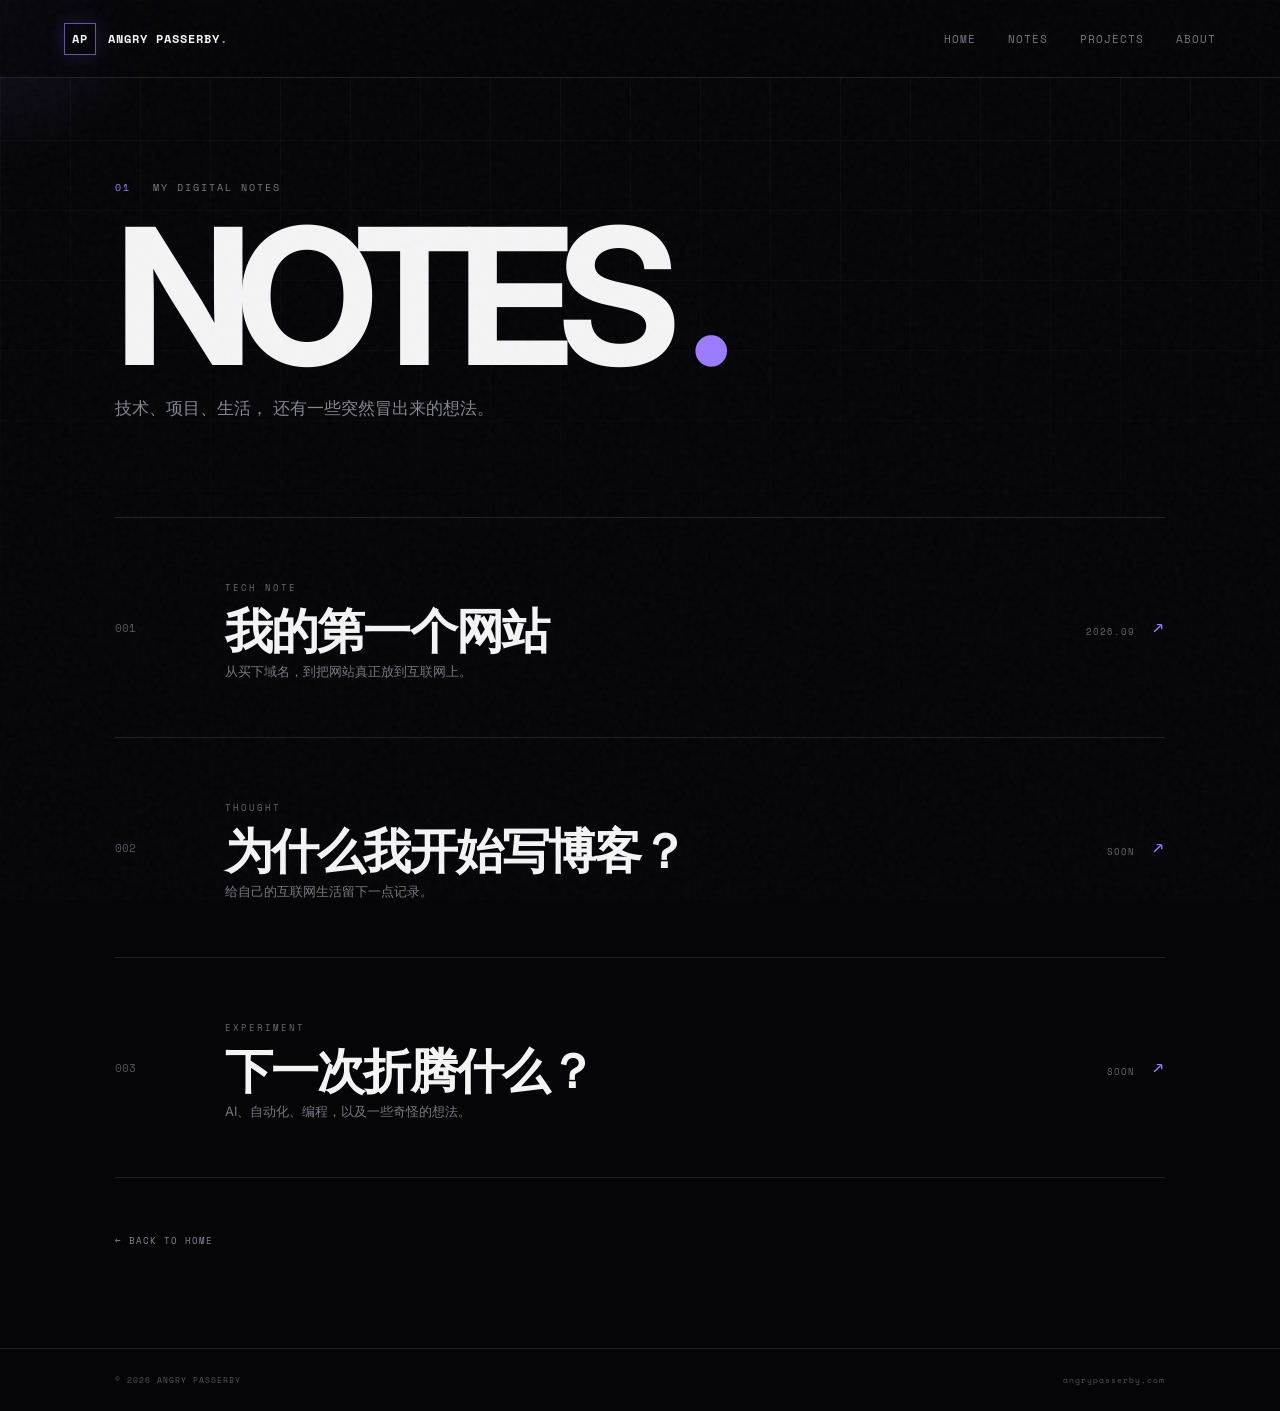
==== posts/index.html @ ddb5cc47 "更多内容" ====
<!doctype html>
<html lang="zh-CN">

<head>

  <meta charset="UTF-8">

  <meta
    name="viewport"
    content="width=device-width, initial-scale=1.0"
  >

  <meta
    name="description"
    content="Angry Passerby · 生气的路人 · 文章归档"
  >

  <title>Notes · Angry Passerby</title>


  <link
    rel="preconnect"
    href="https://fonts.googleapis.com"
  >

  <link
    rel="preconnect"
    href="https://fonts.gstatic.com"
    crossorigin
  >

  <link
    href="https://fonts.googleapis.com/css2?family=Inter:wght@400;500;600;700;800;900&family=Space+Mono:wght@400;700&display=swap"
    rel="stylesheet"
  >

  <link
    rel="stylesheet"
    href="../style.css"
  >

</head>


<body>

  <div class="noise"></div>

  <div class="grid-bg"></div>

  <div class="cursor-glow"></div>



  <!-- Header -->

  <header class="site-header">

    <a
      class="brand"
      href="../index.html"
    >

      <span class="brand-mark">
        AP
      </span>

      <span class="brand-name">
        ANGRY PASSERBY<span class="dot">.</span>
      </span>

    </a>


    <nav class="nav">

      <a href="../index.html">
        HOME
      </a>

      <a
        href="#"
        class="active"
      >
        NOTES
      </a>

      <a href="../index.html#projects">
        PROJECTS
      </a>

      <a href="../index.html#about">
        ABOUT
      </a>

    </nav>

  </header>



  <!-- Main -->

  <main class="notes-page">


    <section class="notes-hero">

      <p class="kicker">

        <span>01</span>

        MY DIGITAL NOTES

      </p>


      <h1>

        NOTES
        <span>.</span>

      </h1>


      <p>

        技术、项目、生活，
        还有一些突然冒出来的想法。

      </p>

    </section>



    <!-- Article list -->

    <section class="archive">


      <!-- Article 01 -->

      <a
        class="archive-item"
        href="my-first-site.html"
      >

        <div class="archive-number">
          001
        </div>


        <div class="archive-info">

          <span class="archive-type">
            TECH NOTE
          </span>

          <h2>
            我的第一个网站
          </h2>

          <p>
            从买下域名，到把网站真正放到互联网上。
          </p>

        </div>


        <div class="archive-date">

          2026.09

          <span>
            ↗
          </span>

        </div>

      </a>



      <!-- Article 02 -->

      <a
        class="archive-item"
        href="#"
      >

        <div class="archive-number">
          002
        </div>


        <div class="archive-info">

          <span class="archive-type">
            THOUGHT
          </span>

          <h2>
            为什么我开始写博客？
          </h2>

          <p>
            给自己的互联网生活留下一点记录。
          </p>

        </div>


        <div class="archive-date">

          SOON

          <span>
            ↗
          </span>

        </div>

      </a>



      <!-- Article 03 -->

      <a
        class="archive-item"
        href="#"
      >

        <div class="archive-number">
          003
        </div>


        <div class="archive-info">

          <span class="archive-type">
            EXPERIMENT
          </span>

          <h2>
            下一次折腾什么？
          </h2>

          <p>
            AI、自动化、编程，以及一些奇怪的想法。
          </p>

        </div>


        <div class="archive-date">

          SOON

          <span>
            ↗
          </span>

        </div>

      </a>


    </section>



    <!-- Back -->

    <div class="back-home">

      <a href="../index.html">

        ← BACK TO HOME

      </a>

    </div>


  </main>



  <footer>

    <span>
      © 2026 ANGRY PASSERBY
    </span>

    <span>
      angrypass﻿erby.com
    </span>

  </footer>



  <script src="../script.js"></script>

</body>

</html>
---- style.css ----
/* =====================================================
   ANGRY PASSERBY
   Personal Brand Website v2
===================================================== */

* {
  box-sizing: border-box;
}

:root {
  --bg: #050507;
  --panel: #0b0b10;
  --text: #f4f4f5;
  --muted: #858590;
  --line: rgba(255, 255, 255, 0.11);

  --purple: #9b7cff;
  --cyan: #5ee7ff;
  --pink: #ff67c8;
}

html {
  scroll-behavior: smooth;
}

body {
  margin: 0;
  background: var(--bg);
  color: var(--text);

  font-family:
    "Inter",
    system-ui,
    -apple-system,
    BlinkMacSystemFont,
    "Segoe UI",
    sans-serif;

  overflow-x: hidden;
}

a {
  color: inherit;
  text-decoration: none;
}


/* =====================================================
   BACKGROUND
===================================================== */

.noise,
.grid-bg,
.cursor-glow {
  position: fixed;
  pointer-events: none;
}


/* Noise */

.noise {
  inset: 0;

  z-index: 20;

  opacity: 0.035;

  background-image:
    url("data:image/svg+xml,%3Csvg viewBox='0 0 180 180' xmlns='http://www.w3.org/2000/svg'%3E%3Cfilter id='n'%3E%3CfeTurbulence type='fractalNoise' baseFrequency='.85' numOctaves='4' stitchTiles='stitch'/%3E%3C/filter%3E%3Crect width='100%25' height='100%25' filter='url(%23n)' opacity='.9'/%3E%3C/svg%3E");
}


/* Grid */

.grid-bg {
  inset: 0;

  z-index: -3;

  background-image:
    linear-gradient(
      rgba(255, 255, 255, 0.035) 1px,
      transparent 1px
    ),
    linear-gradient(
      90deg,
      rgba(255, 255, 255, 0.035) 1px,
      transparent 1px
    );

  background-size: 70px 70px;

  mask-image:
    linear-gradient(
      to bottom,
      black,
      transparent 80%
    );
}


/* Mouse glow */

.cursor-glow {
  width: 360px;
  height: 360px;

  border-radius: 50%;

  z-index: -1;

  transform: translate(-50%, -50%);

  background:
    radial-gradient(
      circle,
      rgba(155, 124, 255, 0.11),
      transparent 68%
    );

  filter: blur(5px);
}


/* =====================================================
   HEADER
===================================================== */

.site-header {
  position: fixed;

  top: 0;
  left: 0;

  width: 100%;
  height: 78px;

  padding: 0 5vw;

  display: flex;
  align-items: center;
  justify-content: space-between;

  border-bottom: 1px solid var(--line);

  background: rgba(5, 5, 7, 0.72);

  backdrop-filter: blur(18px);

  z-index: 15;
}


/* Brand */

.brand {
  display: flex;

  align-items: center;

  gap: 12px;

  font-family: "Space Mono", monospace;

  font-size: 12px;

  font-weight: 700;

  letter-spacing: 1px;
}


.brand-mark {
  display: grid;

  place-items: center;

  width: 32px;
  height: 32px;

  border: 1px solid rgba(155, 124, 255, 0.65);

  box-shadow:
    0 0 20px rgba(155, 124, 255, 0.18);
}


.dot {
  color: var(--purple);
}


/* Navigation */

.nav {
  display: flex;

  gap: 32px;

  font:
    11px "Space Mono",
    monospace;

  letter-spacing: 1px;
}


.nav a {
  color: #777780;

  transition: 0.25s ease;
}


.nav a:hover,
.nav a.active {
  color: white;
}


/* Status */

.header-status {
  font:
    10px "Space Mono",
    monospace;

  letter-spacing: 1px;

  color: #8f8f98;
}


.status-dot {
  display: inline-block;

  width: 6px;
  height: 6px;

  margin-right: 7px;

  border-radius: 50%;

  background: #6effa5;

  box-shadow:
    0 0 12px #6effa5;
}


/* =====================================================
   COMMON
===================================================== */

.section-pad {
  padding-left: 9vw;
  padding-right: 9vw;
}


.kicker,
.section-label,
.eyebrow {
  font:
    10px "Space Mono",
    monospace;

  letter-spacing: 2px;

  color: #777780;
}


.kicker span,
.section-label span {
  color: var(--purple);

  margin-right: 14px;
}


/* =====================================================
   HERO
===================================================== */

.hero {
  min-height: 100vh;

  padding-top: 150px;
  padding-bottom: 100px;

  display: grid;

  grid-template-columns:
    1.25fr 0.75fr;

  align-items: center;

  gap: 40px;

  position: relative;
}


.hero h1 {
  margin: 28px 0 15px;

  font-size:
    clamp(
      72px,
      12vw,
      185px
    );

  line-height: 0.79;

  letter-spacing: -0.09em;

  font-weight: 900;
}


.hero h1 .line {
  display: block;
}


.hero h1 .accent {
  background:
    linear-gradient(
      100deg,
      #ffffff 0%,
      #bdafff 42%,
      #65e8ff 82%,
      #ff67c8 100%
    );

  -webkit-background-clip: text;

  background-clip: text;

  color: transparent;

  filter:
    drop-shadow(
      0 0 30px rgba(155, 124, 255, 0.16)
    );
}


.cursor {
  display: inline-block;

  color: var(--cyan);

  font-weight: 400;

  animation:
    blink 0.8s infinite;
}


@keyframes blink {

  50% {
    opacity: 0;
  }

}


.hero-cn {
  margin: 0;

  font-size: 25px;

  font-weight: 700;
}


.hero-desc {
  margin-top: 14px;

  color: #8e8e98;

  font-size: 16px;

  line-height: 1.9;
}


.hero-desc strong {
  color: #c7c7cf;

  font-weight: 500;
}


/* Buttons */

.hero-actions {
  display: flex;

  align-items: center;

  gap: 28px;

  margin-top: 34px;
}


.btn {
  display: inline-flex;

  align-items: center;

  gap: 22px;

  padding:
    14px 19px;

  font:
    10px "Space Mono",
    monospace;

  letter-spacing: 1px;

  border:
    1px solid var(--line);
}


.btn-main {
  background: white;

  color: #050507;

  border-color: white;

  transition: 0.25s;
}


.btn-main:hover {
  transform: translateY(-3px);

  box-shadow:
    0 12px 40px rgba(255, 255, 255, 0.13);
}


.text-link {
  color: #858590;

  font:
    10px "Space Mono",
    monospace;

  letter-spacing: 1px;
}


.text-link span {
  color: var(--purple);

  margin-left: 8px;
}


/* Hero Right */

.hero-side {
  position: relative;

  min-height: 510px;

  display: grid;

  place-items: center;
}


/* =====================================================
   ORB
===================================================== */

.orb-wrap {
  position: relative;

  width: min(430px, 70vw);

  aspect-ratio: 1;
}


.orb {
  position: absolute;

  inset: 20%;

  border-radius: 50%;

  background:
    radial-gradient(
      circle at 35% 28%,
      white 0,
      #b8a9ff 3%,
      transparent 11%
    ),
    radial-gradient(
      circle at 55% 55%,
      rgba(94, 231, 255, 0.75),
      transparent 26%
    ),
    radial-gradient(
      circle at 45% 42%,
      #5b48bd,
      #211a50 45%,
      #07070b 72%
    );

  box-shadow:
    0 0 60px rgba(155, 124, 255, 0.28),
    inset -30px -30px 70px rgba(0, 0, 0, 0.8);

  animation:
    float 6s ease-in-out infinite;
}


@keyframes float {

  50% {
    transform:
      translateY(-13px)
      rotate(3deg);
  }

}


.orb-ring {
  position: absolute;

  inset: 4%;

  border:
    1px solid rgba(155, 124, 255, 0.27);

  border-radius: 50%;

  transform:
    rotate(-18deg)
    scaleY(0.32);
}


.ring-b {
  inset: 12%;

  border-color:
    rgba(94, 231, 255, 0.22);

  transform:
    rotate(58deg)
    scaleY(0.28);
}


.orb-label {
  position: absolute;

  font:
    9px "Space Mono",
    monospace;

  letter-spacing: 2px;

  color: #858590;
}


.label-a {
  top: 8%;
  left: 17%;
}


.label-b {
  right: 4%;
  top: 45%;

  color: var(--cyan);
}


.label-c {
  left: 13%;
  bottom: 14%;

  color: var(--pink);
}


/* =====================================================
   TERMINAL
===================================================== */

.mini-terminal {
  position: absolute;

  right: -2%;
  bottom: 0;

  width: 250px;

  background:
    rgba(7, 7, 10, 0.9);

  border:
    1px solid var(--line);

  box-shadow:
    0 20px 70px rgba(0, 0, 0, 0.5);
}


.terminal-top {
  height: 27px;

  display: flex;

  align-items: center;

  gap: 5px;

  padding: 0 10px;

  border-bottom:
    1px solid var(--line);

  color: #55555e;

  font:
    7px "Space Mono",
    monospace;
}


.terminal-top span {
  width: 5px;
  height: 5px;

  border-radius: 50%;

  background: #44444d;
}


.terminal-top b {
  margin-left: 8px;

  font-weight: 400;
}


.terminal-body {
  padding: 15px;

  font:
    10px/1.8 "Space Mono",
    monospace;

  color: #888893;
}


.terminal-body p {
  margin: 0;
}


.terminal-body i {
  color: var(--purple);

  font-style: normal;
}


.terminal-output {
  padding-left: 12px;

  color: #bdbdc5;
}


.terminal-output.live {
  color: #6effa5;
}


.blink {
  color: var(--cyan);

  animation:
    blink 0.8s infinite;
}


/* =====================================================
   HERO SCROLL
===================================================== */

.hero-scroll {
  position: absolute;

  bottom: 30px;
  left: 9vw;

  font:
    8px "Space Mono",
    monospace;

  letter-spacing: 2px;

  color: #5e5e67;
}


.hero-scroll span {
  margin-left: 10px;

  color: var(--purple);
}


/* =====================================================
   SECTIONS
===================================================== */

.about,
.projects,
.notes {
  padding-top: 140px;

  padding-bottom: 140px;
}


.section-label {
  padding-bottom: 30px;

  border-bottom:
    1px solid var(--line);
}


/* =====================================================
   ABOUT
===================================================== */

.about-grid {
  display: grid;

  grid-template-columns:
    1fr 1fr;

  gap: 10vw;

  padding-top: 65px;
}


.about-title h2 {
  margin: 15px 0 0;

  font-size:
    clamp(
      42px,
      6vw,
      85px
    );

  line-height: 0.94;

  letter-spacing: -0.06em;
}


.about-title em {
  color: #6c6c75;

  font-style: normal;
}


.big-text {
  margin:
    0 0 25px;

  font-size: 30px;

  line-height: 1.35;

  letter-spacing: -0.03em;
}


.about-text > p:not(.big-text) {
  max-width: 570px;

  color: #858590;

  font-size: 15px;
}


/* Stats */

.stats {
  display: flex;

  gap: 50px;

  margin-top: 45px;

  padding-top: 25px;

  border-top:
    1px solid var(--line);
}


.stats div {
  display: flex;

  flex-direction: column;
}


.stats strong {
  font-size: 28px;
}


.stats span {
  margin-top: 3px;

  color: #666670;

  font:
    8px "Space Mono",
    monospace;

  letter-spacing: 2px;
}


/* =====================================================
   PROJECTS
===================================================== */

.project-list {
  margin-top: 60px;
}


.project-card {
  display: grid;

  grid-template-columns:
    70px 1fr 60px;

  align-items: center;

  min-height: 230px;

  padding: 30px 0;

  border-bottom:
    1px solid var(--line);

  transition:
    0.35s;
}


.project-card:first-child {
  border-top:
    1px solid var(--line);
}


.project-card:hover {
  padding-left: 20px;

  padding-right: 20px;

  background:
    rgba(155, 124, 255, 0.035);
}


.project-no {
  color: #55555e;

  font:
    10px "Space Mono",
    monospace;
}


.project-main p,
.note-type,
.note-date {
  margin: 0 0 12px;

  color: #686871;

  font:
    9px "Space Mono",
    monospace;

  letter-spacing: 2px;
}


.project-main h3 {
  margin: 0;

  font-size:
    clamp(
      35px,
      5vw,
      70px
    );

  line-height: 0.88;

  letter-spacing: -0.06em;
}


.project-main h3 span {
  color: #686872;
}


.project-desc {
  display: block;

  margin-top: 17px;

  color: #777780;

  font-size: 12px;
}


.project-arrow {
  font-size: 30px;

  color: var(--purple);

  transition:
    0.3s;
}


.project-card:hover
.project-arrow {
  transform:
    translate(
      5px,
      -5px
    );
}


/* =====================================================
   NOTES
===================================================== */

.notes-grid {
  display: grid;

  grid-template-columns:
    repeat(2, 1fr);

  gap: 18px;

  margin-top: 60px;
}


.note-card {
  min-height: 310px;

  padding: 32px;

  border:
    1px solid var(--line);

  background:
    rgba(255, 255, 255, 0.018);

  position: relative;

  transition:
    0.3s;
}


.note-card:hover {
  transform:
    translateY(-7px);

  border-color:
    rgba(155, 124, 255, 0.4);
}


.note-date {
  float: right;
}


.note-card h3 {
  clear: both;

  margin:
    55px 0 14px;

  font-size: 25px;
}


.note-card p {
  max-width: 560px;

  color: #7c7c86;

  font-size: 14px;
}


.note-card a {
  position: absolute;

  left: 32px;

  bottom: 28px;

  color: #c4c4cc;

  font:
    9px "Space Mono",
    monospace;

  letter-spacing: 1px;
}


/* =====================================================
   CONTACT
===================================================== */

.contact {
  min-height: 85vh;

  display: flex;

  align-items: center;

  justify-content: center;

  text-align: center;

  position: relative;

  overflow: hidden;
}


.contact::before {
  content: "";

  position: absolute;

  width: 600px;
  height: 600px;

  border-radius: 50%;

  background:
    radial-gradient(
      circle,
      rgba(155, 124, 255, 0.13),
      transparent 67%
    );

  filter: blur(15px);
}


.contact-inner {
  position: relative;
}


.contact h2 {
  margin:
    30px 0 20px;

  font-size:
    clamp(
      75px,
      13vw,
      180px
    );

  line-height: 0.75;

  letter-spacing: -0.09em;
}


.contact h2 span {
  color: #777780;
}


.contact-inner > p:not(.kicker) {
  color: #777780;
}


.contact-links {
  display: flex;

  justify-content: center;

  flex-wrap: wrap;

  gap: 25px;

  margin-top: 35px;

  font:
    9px "Space Mono",
    monospace;

  letter-spacing: 1px;
}


.contact-links a {
  color: #aaaab2;

  transition:
    0.2s;
}


.contact-links a:hover {
  color: white;
}


/* =====================================================
   FOOTER
===================================================== */

footer {
  display: flex;

  justify-content: space-between;

  gap: 20px;

  padding:
    25px 9vw;

  border-top:
    1px solid var(--line);

  color: #55555e;

  font:
    8px "Space Mono",
    monospace;

  letter-spacing: 1px;
}


/* =====================================================
   REVEAL ANIMATION
===================================================== */

.reveal {
  opacity: 0;

  transform:
    translateY(24px);

  transition:
    opacity 0.8s ease,
    transform 0.8s ease;
}


.reveal.visible {
  opacity: 1;

  transform:
    translateY(0);
}


.delay-1 {
  transition-delay:
    0.12s;
}


.delay-2 {
  transition-delay:
    0.24s;
}


/* =====================================================
   MOBILE
===================================================== */

@media (max-width: 800px) {

  .site-header {
    height: 68px;

    padding:
      0 6vw;
  }


  .brand-name,
  .header-status {
    display: none;
  }


  .nav {
    gap: 15px;

    font-size: 9px;
  }


  .section-pad {
    padding-left: 7vw;
    padding-right: 7vw;
  }


  .hero {
    padding-top: 125px;

    grid-template-columns:
      1fr;
  }


  .hero h1 {
    font-size:
      21vw;
  }


  .hero-side {
    min-height: 380px;
  }


  .mini-terminal {
    right: 0;
  }


  .hero-scroll {
    left: 7vw;
  }


  .about-grid {
    grid-template-columns:
      1fr;

    gap: 55px;
  }


  .project-card {
    grid-template-columns:
      40px 1fr 30px;

    min-height: 190px;
  }


  .project-main h3 {
    font-size:
      11vw;
  }


  .notes-grid {
    grid-template-columns:
      1fr;
  }


  .contact h2 {
    font-size:
      24vw;
  }


  footer {
    flex-direction:
      column;
  }

}
/* =====================================================
   NOTES ARCHIVE
===================================================== */

.notes-page {
  min-height: 100vh;
  padding:
    170px 9vw 100px;
}


.notes-hero {
  max-width: 1000px;
  padding-bottom: 80px;
}


.notes-hero h1 {
  margin: 25px 0;

  font-size:
    clamp(
      80px,
      15vw,
      190px
    );

  line-height: .8;

  letter-spacing: -.09em;
}


.notes-hero h1 span {
  color: var(--purple);
}


.notes-hero > p:last-child {
  max-width: 600px;

  color: #858590;

  font-size: 17px;
}


.archive {
  border-top:
    1px solid var(--line);
}


.archive-item {
  display: grid;

  grid-template-columns:
    80px 1fr 120px;

  align-items: center;

  gap: 30px;

  min-height: 220px;

  padding: 30px 0;

  border-bottom:
    1px solid var(--line);

  transition:
    .35s ease;
}


.archive-item:hover {
  padding-left: 20px;

  padding-right: 20px;

  background:
    rgba(
      155,
      124,
      255,
      .035
    );
}


.archive-number {
  color: #55555e;

  font:
    11px "Space Mono",
    monospace;
}


.archive-type {
  color: #686871;

  font:
    9px "Space Mono",
    monospace;

  letter-spacing: 2px;
}


.archive-info h2 {
  margin:
    12px 0 8px;

  font-size:
    clamp(
      28px,
      4vw,
      48px
    );

  line-height: 1;

  letter-spacing: -.04em;
}


.archive-info p {
  margin: 0;

  color: #777780;

  font-size: 13px;
}


.archive-date {
  text-align: right;

  color: #666670;

  font:
    9px "Space Mono",
    monospace;

  letter-spacing: 1px;
}


.archive-date span {
  display: inline-block;

  margin-left: 10px;

  color: var(--purple);

  font-size: 20px;

  transition:
    .3s;
}


.archive-item:hover
.archive-date span {
  transform:
    translate(
      5px,
      -5px
    );
}


.back-home {
  margin-top: 50px;
}


.back-home a {
  color: #888892;

  font:
    9px "Space Mono",
    monospace;

  letter-spacing: 1px;
}


.back-home a:hover {
  color: white;
}


@media (max-width: 700px) {

  .notes-page {
    padding:
      130px 7vw 80px;
  }


  .notes-hero h1 {
    font-size: 25vw;
  }


  .archive-item {
    grid-template-columns:
      40px 1fr;

    gap: 15px;

    min-height: 180px;
  }


  .archive-date {
    grid-column: 2;

    text-align: left;
  }


  .archive-info h2 {
    font-size:
      8vw;
  }

}
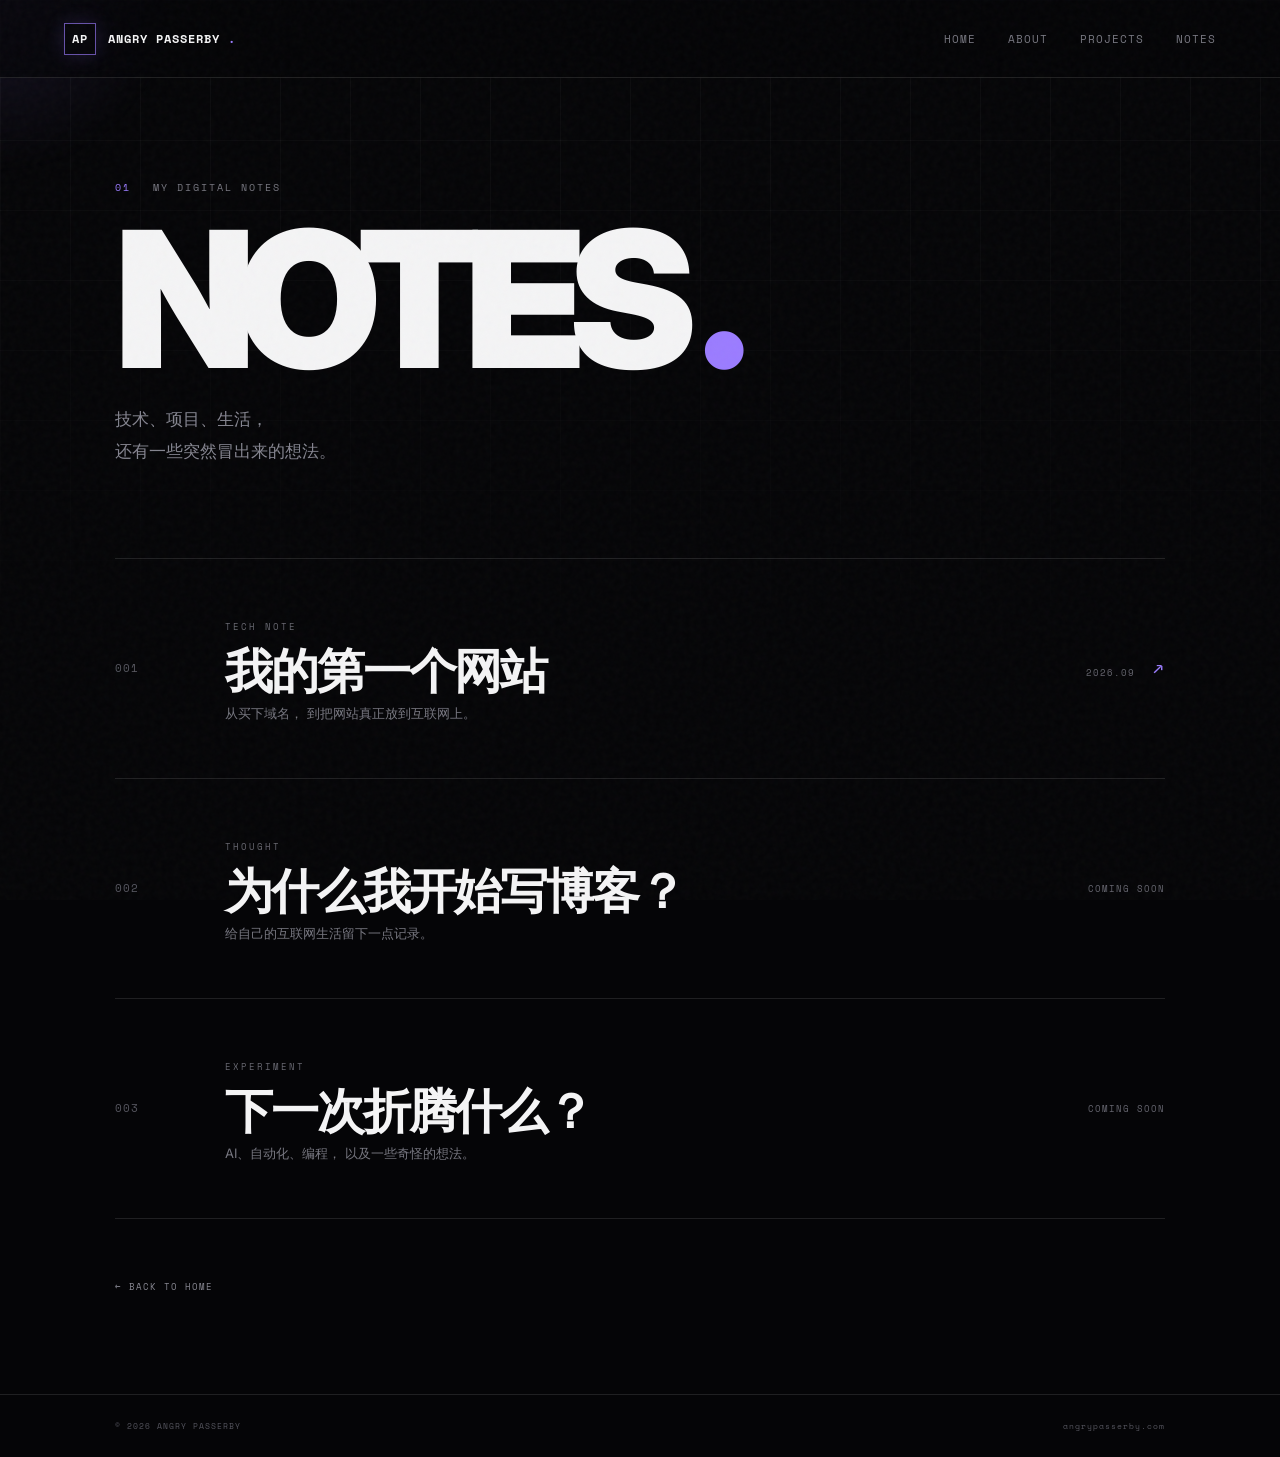
==== commit fee4d056: "进一步优化" ====
--- a/posts/index.html
+++ b/posts/index.html
@@ -12,11 +12,18 @@
 
   <meta
     name="description"
-    content="Angry Passerby · 生气的路人 · 文章归档"
+    content="Angry Passerby · 生气的路人 · 个人博客文章归档"
   >
 
-  <title>Notes · Angry Passerby</title>
-
+  <meta
+    name="author"
+    content="Angry Passerby"
+  >
+
+  <title>NOTES · Angry Passerby</title>
+
+
+  <!-- Google Fonts -->
 
   <link
     rel="preconnect"
@@ -34,16 +41,371 @@
     rel="stylesheet"
   >
 
+
+  <!-- Main CSS -->
+
   <link
     rel="stylesheet"
     href="../style.css"
   >
 
+
+  <style>
+
+    /* =====================================================
+       NOTES PAGE
+    ===================================================== */
+
+    .notes-page {
+
+      min-height: 100vh;
+
+      padding:
+        170px 9vw 100px;
+
+    }
+
+
+    /* Hero */
+
+    .notes-hero {
+
+      max-width: 1000px;
+
+      padding-bottom: 90px;
+
+    }
+
+
+    .notes-hero h1 {
+
+      margin:
+        28px 0;
+
+      font-size:
+        clamp(
+          80px,
+          15vw,
+          190px
+        );
+
+      line-height: .8;
+
+      letter-spacing: -.09em;
+
+      font-weight: 900;
+
+    }
+
+
+    .notes-hero h1 span {
+
+      color:
+        var(--purple);
+
+    }
+
+
+    .notes-hero > p:last-child {
+
+      max-width: 600px;
+
+      margin: 0;
+
+      color:
+        #858590;
+
+      font-size: 17px;
+
+      line-height: 1.9;
+
+    }
+
+
+    /* Archive */
+
+    .archive {
+
+      border-top:
+        1px solid var(--line);
+
+    }
+
+
+    .archive-item {
+
+      display: grid;
+
+      grid-template-columns:
+        80px 1fr 140px;
+
+      align-items: center;
+
+      gap: 30px;
+
+      min-height: 220px;
+
+      padding: 35px 0;
+
+      border-bottom:
+        1px solid var(--line);
+
+      transition:
+        .35s ease;
+
+    }
+
+
+    .archive-item:hover {
+
+      padding-left: 22px;
+
+      padding-right: 22px;
+
+      background:
+        rgba(
+          155,
+          124,
+          255,
+          .035
+        );
+
+    }
+
+
+    /* Number */
+
+    .archive-number {
+
+      color:
+        #55555e;
+
+      font:
+        11px "Space Mono",
+        monospace;
+
+      letter-spacing: 1px;
+
+    }
+
+
+    /* Article */
+
+    .archive-info {
+
+      min-width: 0;
+
+    }
+
+
+    .archive-type {
+
+      color:
+        #686871;
+
+      font:
+        9px "Space Mono",
+        monospace;
+
+      letter-spacing: 2px;
+
+    }
+
+
+    .archive-info h2 {
+
+      margin:
+        13px 0 10px;
+
+      font-size:
+        clamp(
+          28px,
+          4vw,
+          48px
+        );
+
+      line-height: 1;
+
+      letter-spacing:
+        -.045em;
+
+    }
+
+
+    .archive-info p {
+
+      margin: 0;
+
+      color:
+        #777780;
+
+      font-size: 13px;
+
+    }
+
+
+    /* Date */
+
+    .archive-date {
+
+      text-align: right;
+
+      color:
+        #666670;
+
+      font:
+        9px "Space Mono",
+        monospace;
+
+      letter-spacing: 1px;
+
+      white-space: nowrap;
+
+    }
+
+
+    .archive-date span {
+
+      display: inline-block;
+
+      margin-left: 10px;
+
+      color:
+        var(--purple);
+
+      font-size: 20px;
+
+      transition:
+        .3s;
+
+    }
+
+
+    .archive-item:hover
+    .archive-date span {
+
+      transform:
+        translate(
+          5px,
+          -5px
+        );
+
+    }
+
+
+    /* Back */
+
+    .back-home {
+
+      margin-top: 55px;
+
+    }
+
+
+    .back-home a {
+
+      color:
+        #888892;
+
+      font:
+        9px "Space Mono",
+        monospace;
+
+      letter-spacing: 1px;
+
+      transition:
+        .2s;
+
+    }
+
+
+    .back-home a:hover {
+
+      color:
+        white;
+
+    }
+
+
+    /* =====================================================
+       MOBILE
+    ===================================================== */
+
+    @media (max-width: 700px) {
+
+      .notes-page {
+
+        padding:
+          130px 7vw 80px;
+
+      }
+
+
+      .notes-hero {
+
+        padding-bottom: 60px;
+
+      }
+
+
+      .notes-hero h1 {
+
+        font-size:
+          25vw;
+
+      }
+
+
+      .archive-item {
+
+        grid-template-columns:
+          40px 1fr;
+
+        gap: 15px;
+
+        min-height: 190px;
+
+        padding:
+          25px 0;
+
+      }
+
+
+      .archive-date {
+
+        grid-column: 2;
+
+        text-align: left;
+
+      }
+
+
+      .archive-info h2 {
+
+        font-size:
+          8vw;
+
+      }
+
+
+      .archive-info p {
+
+        font-size: 12px;
+
+      }
+
+    }
+
+  </style>
+
 </head>
 
 
 <body>
 
+
+  <!-- Background -->
+
   <div class="noise"></div>
 
   <div class="grid-bg"></div>
@@ -52,9 +414,12 @@
 
 
 
-  <!-- Header -->
+  <!-- =====================================================
+       HEADER
+  ====================================================== -->
 
   <header class="site-header">
+
 
     <a
       class="brand"
@@ -65,18 +430,44 @@
         AP
       </span>
 
+
       <span class="brand-name">
-        ANGRY PASSERBY<span class="dot">.</span>
+
+        ANGRY PASSERBY
+
+        <span class="dot">
+          .
+        </span>
+
       </span>
 
     </a>
 
 
+
     <nav class="nav">
 
-      <a href="../index.html">
+
+      <a
+        href="../index.html"
+      >
         HOME
       </a>
+
+
+      <a
+        href="../index.html#about"
+      >
+        ABOUT
+      </a>
+
+
+      <a
+        href="../index.html#projects"
+      >
+        PROJECTS
+      </a>
+
 
       <a
         href="#"
@@ -85,30 +476,31 @@
         NOTES
       </a>
 
-      <a href="../index.html#projects">
-        PROJECTS
-      </a>
-
-      <a href="../index.html#about">
-        ABOUT
-      </a>
 
     </nav>
 
+
   </header>
 
 
 
-  <!-- Main -->
+  <!-- =====================================================
+       MAIN
+  ====================================================== -->
 
   <main class="notes-page">
 
 
+    <!-- Hero -->
+
     <section class="notes-hero">
 
+
       <p class="kicker">
 
-        <span>01</span>
+        <span>
+          01
+        </span>
 
         MY DIGITAL NOTES
 
@@ -118,7 +510,10 @@
       <h1>
 
         NOTES
-        <span>.</span>
+
+        <span>
+          .
+        </span>
 
       </h1>
 
@@ -126,44 +521,66 @@
       <p>
 
         技术、项目、生活，
+
+        <br>
+
         还有一些突然冒出来的想法。
 
       </p>
 
+
     </section>
 
 
 
-    <!-- Article list -->
+    <!-- =================================================
+         ARTICLE ARCHIVE
+    ================================================== -->
 
     <section class="archive">
 
 
-      <!-- Article 01 -->
+      <!-- ===============================================
+           ARTICLE 001
+      ================================================ -->
 
       <a
         class="archive-item"
         href="my-first-site.html"
       >
 
+
         <div class="archive-number">
+
           001
+
         </div>
 
 
         <div class="archive-info">
 
+
           <span class="archive-type">
+
             TECH NOTE
+
           </span>
 
+
           <h2>
+
             我的第一个网站
+
           </h2>
 
+
           <p>
-            从买下域名，到把网站真正放到互联网上。
+
+            从买下域名，
+            到把网站真正放到互联网上。
+
           </p>
+
 
         </div>
 
@@ -178,109 +595,137 @@
 
         </div>
 
+
       </a>
 
 
 
-      <!-- Article 02 -->
+      <!-- ===============================================
+           ARTICLE 002
+      ================================================ -->
+
+      <div
+        class="archive-item"
+      >
+
+
+        <div class="archive-number">
+
+          002
+
+        </div>
+
+
+        <div class="archive-info">
+
+
+          <span class="archive-type">
+
+            THOUGHT
+
+          </span>
+
+
+          <h2>
+
+            为什么我开始写博客？
+
+          </h2>
+
+
+          <p>
+
+            给自己的互联网生活留下一点记录。
+
+          </p>
+
+
+        </div>
+
+
+        <div class="archive-date">
+
+          COMING SOON
+
+        </div>
+
+
+      </div>
+
+
+
+      <!-- ===============================================
+           ARTICLE 003
+      ================================================ -->
+
+      <div
+        class="archive-item"
+      >
+
+
+        <div class="archive-number">
+
+          003
+
+        </div>
+
+
+        <div class="archive-info">
+
+
+          <span class="archive-type">
+
+            EXPERIMENT
+
+          </span>
+
+
+          <h2>
+
+            下一次折腾什么？
+
+          </h2>
+
+
+          <p>
+
+            AI、自动化、编程，
+            以及一些奇怪的想法。
+
+          </p>
+
+
+        </div>
+
+
+        <div class="archive-date">
+
+          COMING SOON
+
+        </div>
+
+
+      </div>
+
+
+    </section>
+
+
+
+    <!-- Back Home -->
+
+    <div class="back-home">
+
 
       <a
-        class="archive-item"
-        href="#"
+        href="../index.html"
       >
 
-        <div class="archive-number">
-          002
-        </div>
-
-
-        <div class="archive-info">
-
-          <span class="archive-type">
-            THOUGHT
-          </span>
-
-          <h2>
-            为什么我开始写博客？
-          </h2>
-
-          <p>
-            给自己的互联网生活留下一点记录。
-          </p>
-
-        </div>
-
-
-        <div class="archive-date">
-
-          SOON
-
-          <span>
-            ↗
-          </span>
-
-        </div>
+        ← BACK TO HOME
 
       </a>
 
 
-
-      <!-- Article 03 -->
-
-      <a
-        class="archive-item"
-        href="#"
-      >
-
-        <div class="archive-number">
-          003
-        </div>
-
-
-        <div class="archive-info">
-
-          <span class="archive-type">
-            EXPERIMENT
-          </span>
-
-          <h2>
-            下一次折腾什么？
-          </h2>
-
-          <p>
-            AI、自动化、编程，以及一些奇怪的想法。
-          </p>
-
-        </div>
-
-
-        <div class="archive-date">
-
-          SOON
-
-          <span>
-            ↗
-          </span>
-
-        </div>
-
-      </a>
-
-
-    </section>
-
-
-
-    <!-- Back -->
-
-    <div class="back-home">
-
-      <a href="../index.html">
-
-        ← BACK TO HOME
-
-      </a>
-
     </div>
 
 
@@ -288,20 +733,33 @@
 
 
 
+  <!-- =====================================================
+       FOOTER
+  ====================================================== -->
+
   <footer>
 
+
     <span>
+
       © 2026 ANGRY PASSERBY
+
     </span>
 
+
     <span>
-      angrypass﻿erby.com
+
+      angrypasserby.com
+
     </span>
 
+
   </footer>
 
 
 
+  <!-- JavaScript -->
+
   <script src="../script.js"></script>
 
 </body>
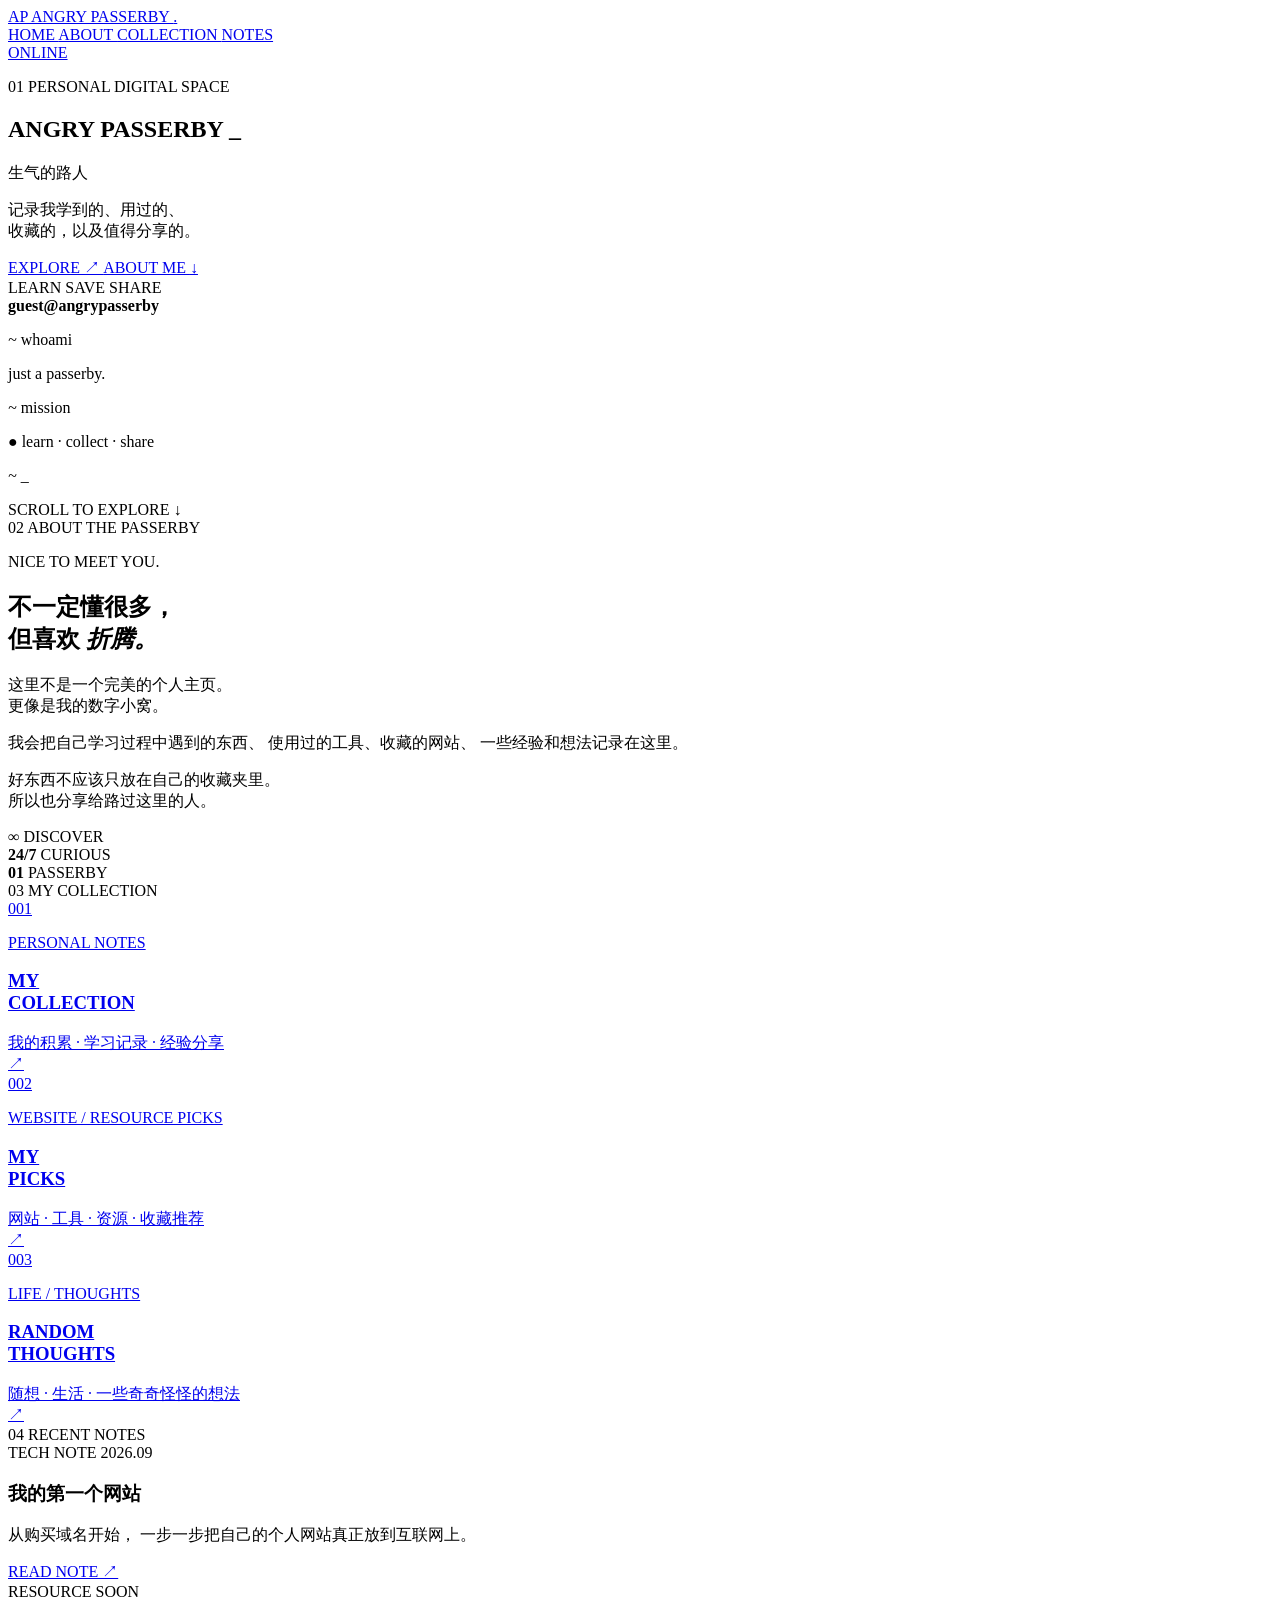
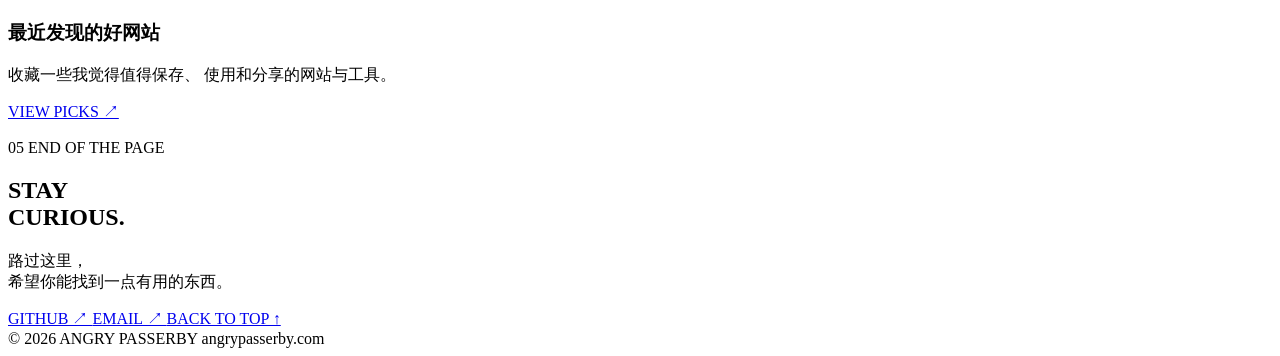
==== commit 10816920: "Update index.html" ====
--- a/posts/index.html
+++ b/posts/index.html
@@ -12,7 +12,7 @@
 
   <meta
     name="description"
-    content="Angry Passerby · 生气的路人 · 个人博客文章归档"
+    content="ANGRY PASSERBY · 生气的路人 — 个人积累、网站推荐、资源分享与随想"
   >
 
   <meta
@@ -20,10 +20,10 @@
     content="Angry Passerby"
   >
 
-  <title>NOTES · Angry Passerby</title>
-
-
-  <!-- Google Fonts -->
+  <title>
+    ANGRY PASSERBY · 生气的路人
+  </title>
+
 
   <link
     rel="preconnect"
@@ -42,370 +42,17 @@
   >
 
 
-  <!-- Main CSS -->
-
   <link
     rel="stylesheet"
-    href="../style.css"
+    href="style.css"
   >
 
-
-  <style>
-
-    /* =====================================================
-       NOTES PAGE
-    ===================================================== */
-
-    .notes-page {
-
-      min-height: 100vh;
-
-      padding:
-        170px 9vw 100px;
-
-    }
-
-
-    /* Hero */
-
-    .notes-hero {
-
-      max-width: 1000px;
-
-      padding-bottom: 90px;
-
-    }
-
-
-    .notes-hero h1 {
-
-      margin:
-        28px 0;
-
-      font-size:
-        clamp(
-          80px,
-          15vw,
-          190px
-        );
-
-      line-height: .8;
-
-      letter-spacing: -.09em;
-
-      font-weight: 900;
-
-    }
-
-
-    .notes-hero h1 span {
-
-      color:
-        var(--purple);
-
-    }
-
-
-    .notes-hero > p:last-child {
-
-      max-width: 600px;
-
-      margin: 0;
-
-      color:
-        #858590;
-
-      font-size: 17px;
-
-      line-height: 1.9;
-
-    }
-
-
-    /* Archive */
-
-    .archive {
-
-      border-top:
-        1px solid var(--line);
-
-    }
-
-
-    .archive-item {
-
-      display: grid;
-
-      grid-template-columns:
-        80px 1fr 140px;
-
-      align-items: center;
-
-      gap: 30px;
-
-      min-height: 220px;
-
-      padding: 35px 0;
-
-      border-bottom:
-        1px solid var(--line);
-
-      transition:
-        .35s ease;
-
-    }
-
-
-    .archive-item:hover {
-
-      padding-left: 22px;
-
-      padding-right: 22px;
-
-      background:
-        rgba(
-          155,
-          124,
-          255,
-          .035
-        );
-
-    }
-
-
-    /* Number */
-
-    .archive-number {
-
-      color:
-        #55555e;
-
-      font:
-        11px "Space Mono",
-        monospace;
-
-      letter-spacing: 1px;
-
-    }
-
-
-    /* Article */
-
-    .archive-info {
-
-      min-width: 0;
-
-    }
-
-
-    .archive-type {
-
-      color:
-        #686871;
-
-      font:
-        9px "Space Mono",
-        monospace;
-
-      letter-spacing: 2px;
-
-    }
-
-
-    .archive-info h2 {
-
-      margin:
-        13px 0 10px;
-
-      font-size:
-        clamp(
-          28px,
-          4vw,
-          48px
-        );
-
-      line-height: 1;
-
-      letter-spacing:
-        -.045em;
-
-    }
-
-
-    .archive-info p {
-
-      margin: 0;
-
-      color:
-        #777780;
-
-      font-size: 13px;
-
-    }
-
-
-    /* Date */
-
-    .archive-date {
-
-      text-align: right;
-
-      color:
-        #666670;
-
-      font:
-        9px "Space Mono",
-        monospace;
-
-      letter-spacing: 1px;
-
-      white-space: nowrap;
-
-    }
-
-
-    .archive-date span {
-
-      display: inline-block;
-
-      margin-left: 10px;
-
-      color:
-        var(--purple);
-
-      font-size: 20px;
-
-      transition:
-        .3s;
-
-    }
-
-
-    .archive-item:hover
-    .archive-date span {
-
-      transform:
-        translate(
-          5px,
-          -5px
-        );
-
-    }
-
-
-    /* Back */
-
-    .back-home {
-
-      margin-top: 55px;
-
-    }
-
-
-    .back-home a {
-
-      color:
-        #888892;
-
-      font:
-        9px "Space Mono",
-        monospace;
-
-      letter-spacing: 1px;
-
-      transition:
-        .2s;
-
-    }
-
-
-    .back-home a:hover {
-
-      color:
-        white;
-
-    }
-
-
-    /* =====================================================
-       MOBILE
-    ===================================================== */
-
-    @media (max-width: 700px) {
-
-      .notes-page {
-
-        padding:
-          130px 7vw 80px;
-
-      }
-
-
-      .notes-hero {
-
-        padding-bottom: 60px;
-
-      }
-
-
-      .notes-hero h1 {
-
-        font-size:
-          25vw;
-
-      }
-
-
-      .archive-item {
-
-        grid-template-columns:
-          40px 1fr;
-
-        gap: 15px;
-
-        min-height: 190px;
-
-        padding:
-          25px 0;
-
-      }
-
-
-      .archive-date {
-
-        grid-column: 2;
-
-        text-align: left;
-
-      }
-
-
-      .archive-info h2 {
-
-        font-size:
-          8vw;
-
-      }
-
-
-      .archive-info p {
-
-        font-size: 12px;
-
-      }
-
-    }
-
-  </style>
-
 </head>
 
 
 <body>
 
 
-  <!-- Background -->
-
   <div class="noise"></div>
 
   <div class="grid-bg"></div>
@@ -414,23 +61,19 @@
 
 
 
-  <!-- =====================================================
-       HEADER
-  ====================================================== -->
+  <!-- HEADER -->
 
   <header class="site-header">
-
 
     <a
       class="brand"
-      href="../index.html"
+      href="#home"
     >
 
       <span class="brand-mark">
         AP
       </span>
 
-
       <span class="brand-name">
 
         ANGRY PASSERBY
@@ -444,298 +87,785 @@
     </a>
 
 
-
     <nav class="nav">
 
-
       <a
-        href="../index.html"
+        class="active"
+        href="#home"
       >
         HOME
       </a>
 
-
-      <a
-        href="../index.html#about"
-      >
+      <a href="#about">
         ABOUT
       </a>
 
-
-      <a
-        href="../index.html#projects"
-      >
-        PROJECTS
+      <a href="#collection">
+        COLLECTION
       </a>
 
-
-      <a
-        href="#"
-        class="active"
-      >
+      <a href="#notes">
         NOTES
       </a>
 
-
     </nav>
 
 
+    <a
+      class="header-status"
+      href="#contact"
+    >
+
+      <span class="status-dot"></span>
+
+      ONLINE
+
+    </a>
+
   </header>
 
 
 
-  <!-- =====================================================
-       MAIN
-  ====================================================== -->
-
-  <main class="notes-page">
-
-
-    <!-- Hero -->
-
-    <section class="notes-hero">
-
-
-      <p class="kicker">
+  <!-- MAIN -->
+
+  <main id="home">
+
+
+    <!-- HERO -->
+
+    <section class="hero section-pad">
+
+
+      <div class="hero-copy reveal">
+
+
+        <p class="kicker">
+
+          <span>
+            01
+          </span>
+
+          PERSONAL DIGITAL SPACE
+
+        </p>
+
+
+        <h1>
+
+          <span class="line">
+            ANGRY
+          </span>
+
+          <span class="line accent">
+
+            PASSERBY
+
+            <span class="cursor">
+              _
+            </span>
+
+          </span>
+
+        </h1>
+
+
+        <p class="hero-cn">
+          生气的路人
+        </p>
+
+
+        <p class="hero-desc">
+
+          记录我学到的、用过的、
+
+          <br>
+
+          收藏的，以及值得分享的。
+
+        </p>
+
+
+        <div class="hero-actions">
+
+
+          <a
+            class="btn btn-main"
+            href="#collection"
+          >
+
+            EXPLORE
+
+            <span>
+              ↗
+            </span>
+
+          </a>
+
+
+          <a
+            class="text-link"
+            href="#about"
+          >
+
+            ABOUT ME
+
+            <span>
+              ↓
+            </span>
+
+          </a>
+
+
+        </div>
+
+
+      </div>
+
+
+
+      <div class="hero-side reveal delay-1">
+
+
+        <div class="orb-wrap">
+
+          <div class="orb"></div>
+
+          <div class="orb-ring ring-a"></div>
+
+          <div class="orb-ring ring-b"></div>
+
+
+          <span class="orb-label label-a">
+            LEARN
+          </span>
+
+          <span class="orb-label label-b">
+            SAVE
+          </span>
+
+          <span class="orb-label label-c">
+            SHARE
+          </span>
+
+        </div>
+
+
+        <div class="mini-terminal">
+
+
+          <div class="terminal-top">
+
+            <span></span>
+
+            <span></span>
+
+            <span></span>
+
+            <b>
+              guest@angrypasserby
+            </b>
+
+          </div>
+
+
+          <div class="terminal-body">
+
+
+            <p>
+
+              <i>
+                ~
+              </i>
+
+              whoami
+
+            </p>
+
+
+            <p class="terminal-output">
+
+              just a passerby.
+
+            </p>
+
+
+            <p>
+
+              <i>
+                ~
+              </i>
+
+              mission
+
+            </p>
+
+
+            <p class="terminal-output live">
+
+              ● learn · collect · share
+
+            </p>
+
+
+            <p>
+
+              <i>
+                ~
+              </i>
+
+              <span class="blink">
+                _
+              </span>
+
+            </p>
+
+
+          </div>
+
+
+        </div>
+
+
+      </div>
+
+
+      <div class="hero-scroll">
+
+        SCROLL TO EXPLORE
 
         <span>
-          01
+          ↓
         </span>
 
-        MY DIGITAL NOTES
-
-      </p>
-
-
-      <h1>
-
-        NOTES
+      </div>
+
+
+    </section>
+
+
+
+    <!-- ABOUT -->
+
+    <section
+      id="about"
+      class="about section-pad"
+    >
+
+
+      <div class="section-label reveal">
 
         <span>
-          .
+          02
         </span>
 
-      </h1>
-
-
-      <p>
-
-        技术、项目、生活，
-
-        <br>
-
-        还有一些突然冒出来的想法。
-
-      </p>
+        ABOUT THE PASSERBY
+
+      </div>
+
+
+      <div class="about-grid">
+
+
+        <div class="about-title reveal">
+
+          <p class="eyebrow">
+
+            NICE TO MEET YOU.
+
+          </p>
+
+
+          <h2>
+
+            不一定懂很多，
+
+            <br>
+
+            但喜欢
+
+            <em>
+              折腾。
+            </em>
+
+          </h2>
+
+        </div>
+
+
+        <div class="about-text reveal delay-1">
+
+
+          <p class="big-text">
+
+            这里不是一个完美的个人主页。
+
+            <br>
+
+            更像是我的数字小窝。
+
+          </p>
+
+
+          <p>
+
+            我会把自己学习过程中遇到的东西、
+            使用过的工具、收藏的网站、
+            一些经验和想法记录在这里。
+
+          </p>
+
+
+          <p>
+
+            好东西不应该只放在自己的收藏夹里。
+
+            <br>
+
+            所以也分享给路过这里的人。
+
+          </p>
+
+
+          <div class="stats">
+
+
+            <div>
+
+              <strong>
+                ∞
+              </strong>
+
+              <span>
+                DISCOVER
+              </span>
+
+            </div>
+
+
+            <div>
+
+              <strong>
+                24/7
+              </strong>
+
+              <span>
+                CURIOUS
+              </span>
+
+            </div>
+
+
+            <div>
+
+              <strong>
+                01
+              </strong>
+
+              <span>
+                PASSERBY
+              </span>
+
+            </div>
+
+
+          </div>
+
+
+        </div>
+
+
+      </div>
 
 
     </section>
 
 
 
-    <!-- =================================================
-         ARTICLE ARCHIVE
-    ================================================== -->
-
-    <section class="archive">
-
-
-      <!-- ===============================================
-           ARTICLE 001
-      ================================================ -->
-
-      <a
-        class="archive-item"
-        href="my-first-site.html"
-      >
-
-
-        <div class="archive-number">
-
-          001
+    <!-- COLLECTION -->
+
+    <section
+      id="collection"
+      class="projects section-pad"
+    >
+
+
+      <div class="section-label reveal">
+
+        <span>
+          03
+        </span>
+
+        MY COLLECTION
+
+      </div>
+
+
+      <div class="project-list">
+
+
+        <!-- PERSONAL NOTES -->
+
+        <a
+          class="project-card reveal"
+          href="posts/index.html"
+        >
+
+
+          <div class="project-no">
+            001
+          </div>
+
+
+          <div class="project-main">
+
+
+            <p>
+              PERSONAL NOTES
+            </p>
+
+
+            <h3>
+
+              MY
+
+              <br>
+
+              <span>
+                COLLECTION
+              </span>
+
+            </h3>
+
+
+            <span class="project-desc">
+
+              我的积累 · 学习记录 · 经验分享
+
+            </span>
+
+
+          </div>
+
+
+          <div class="project-arrow">
+            ↗
+          </div>
+
+
+        </a>
+
+
+
+        <!-- WEBSITE PICKS -->
+
+        <a
+          class="project-card reveal delay-1"
+          href="picks.html"
+        >
+
+
+          <div class="project-no">
+            002
+          </div>
+
+
+          <div class="project-main">
+
+
+            <p>
+              WEBSITE / RESOURCE PICKS
+            </p>
+
+
+            <h3>
+
+              MY
+
+              <br>
+
+              <span>
+                PICKS
+              </span>
+
+            </h3>
+
+
+            <span class="project-desc">
+
+              网站 · 工具 · 资源 · 收藏推荐
+
+            </span>
+
+
+          </div>
+
+
+          <div class="project-arrow">
+            ↗
+          </div>
+
+
+        </a>
+
+
+
+        <!-- THOUGHTS -->
+
+        <a
+          class="project-card reveal delay-2"
+          href="posts/index.html"
+        >
+
+
+          <div class="project-no">
+            003
+          </div>
+
+
+          <div class="project-main">
+
+
+            <p>
+              LIFE / THOUGHTS
+            </p>
+
+
+            <h3>
+
+              RANDOM
+
+              <br>
+
+              <span>
+                THOUGHTS
+              </span>
+
+            </h3>
+
+
+            <span class="project-desc">
+
+              随想 · 生活 · 一些奇奇怪怪的想法
+
+            </span>
+
+
+          </div>
+
+
+          <div class="project-arrow">
+            ↗
+          </div>
+
+
+        </a>
+
+
+      </div>
+
+
+    </section>
+
+
+
+    <!-- NOTES -->
+
+    <section
+      id="notes"
+      class="notes section-pad"
+    >
+
+
+      <div class="section-label reveal">
+
+        <span>
+          04
+        </span>
+
+        RECENT NOTES
+
+      </div>
+
+
+      <div class="notes-grid">
+
+
+        <article class="note-card reveal">
+
+
+          <span class="note-type">
+            TECH NOTE
+          </span>
+
+
+          <span class="note-date">
+            2026.09
+          </span>
+
+
+          <h3>
+
+            我的第一个网站
+
+          </h3>
+
+
+          <p>
+
+            从购买域名开始，
+            一步一步把自己的个人网站真正放到互联网上。
+
+          </p>
+
+
+          <a
+            href="posts/my-first-site.html"
+          >
+
+            READ NOTE ↗
+
+          </a>
+
+
+        </article>
+
+
+
+        <article class="note-card reveal delay-1">
+
+
+          <span class="note-type">
+            RESOURCE
+          </span>
+
+
+          <span class="note-date">
+            SOON
+          </span>
+
+
+          <h3>
+
+            最近发现的好网站
+
+          </h3>
+
+
+          <p>
+
+            收藏一些我觉得值得保存、
+            使用和分享的网站与工具。
+
+          </p>
+
+
+          <a href="picks.html">
+
+            VIEW PICKS ↗
+
+          </a>
+
+
+        </article>
+
+
+      </div>
+
+
+    </section>
+
+
+
+    <!-- CONTACT -->
+
+    <section
+      id="contact"
+      class="contact section-pad"
+    >
+
+
+      <div class="contact-inner reveal">
+
+
+        <p class="kicker">
+
+          <span>
+            05
+          </span>
+
+          END OF THE PAGE
+
+        </p>
+
+
+        <h2>
+
+          STAY
+
+          <br>
+
+          <span>
+            CURIOUS.
+          </span>
+
+        </h2>
+
+
+        <p>
+
+          路过这里，
+
+          <br>
+
+          希望你能找到一点有用的东西。
+
+        </p>
+
+
+        <div class="contact-links">
+
+
+          <a
+            href="https://github.com/"
+            target="_blank"
+            rel="noopener"
+          >
+
+            GITHUB ↗
+
+          </a>
+
+
+          <a
+            href="mailto:hello@angrypasserby.com"
+          >
+
+            EMAIL ↗
+
+          </a>
+
+
+          <a href="#home">
+
+            BACK TO TOP ↑
+
+          </a>
+
 
         </div>
 
 
-        <div class="archive-info">
-
-
-          <span class="archive-type">
-
-            TECH NOTE
-
-          </span>
-
-
-          <h2>
-
-            我的第一个网站
-
-          </h2>
-
-
-          <p>
-
-            从买下域名，
-            到把网站真正放到互联网上。
-
-          </p>
-
-
-        </div>
-
-
-        <div class="archive-date">
-
-          2026.09
-
-          <span>
-            ↗
-          </span>
-
-        </div>
-
-
-      </a>
-
-
-
-      <!-- ===============================================
-           ARTICLE 002
-      ================================================ -->
-
-      <div
-        class="archive-item"
-      >
-
-
-        <div class="archive-number">
-
-          002
-
-        </div>
-
-
-        <div class="archive-info">
-
-
-          <span class="archive-type">
-
-            THOUGHT
-
-          </span>
-
-
-          <h2>
-
-            为什么我开始写博客？
-
-          </h2>
-
-
-          <p>
-
-            给自己的互联网生活留下一点记录。
-
-          </p>
-
-
-        </div>
-
-
-        <div class="archive-date">
-
-          COMING SOON
-
-        </div>
-
-
-      </div>
-
-
-
-      <!-- ===============================================
-           ARTICLE 003
-      ================================================ -->
-
-      <div
-        class="archive-item"
-      >
-
-
-        <div class="archive-number">
-
-          003
-
-        </div>
-
-
-        <div class="archive-info">
-
-
-          <span class="archive-type">
-
-            EXPERIMENT
-
-          </span>
-
-
-          <h2>
-
-            下一次折腾什么？
-
-          </h2>
-
-
-          <p>
-
-            AI、自动化、编程，
-            以及一些奇怪的想法。
-
-          </p>
-
-
-        </div>
-
-
-        <div class="archive-date">
-
-          COMING SOON
-
-        </div>
-
-
       </div>
 
 
     </section>
 
 
-
-    <!-- Back Home -->
-
-    <div class="back-home">
-
-
-      <a
-        href="../index.html"
-      >
-
-        ← BACK TO HOME
-
-      </a>
-
-
-    </div>
-
-
   </main>
 
 
 
-  <!-- =====================================================
-       FOOTER
-  ====================================================== -->
+  <!-- FOOTER -->
 
   <footer>
 
@@ -758,9 +888,7 @@
 
 
 
-  <!-- JavaScript -->
-
-  <script src="../script.js"></script>
+  <script src="script.js"></script>
 
 </body>
 
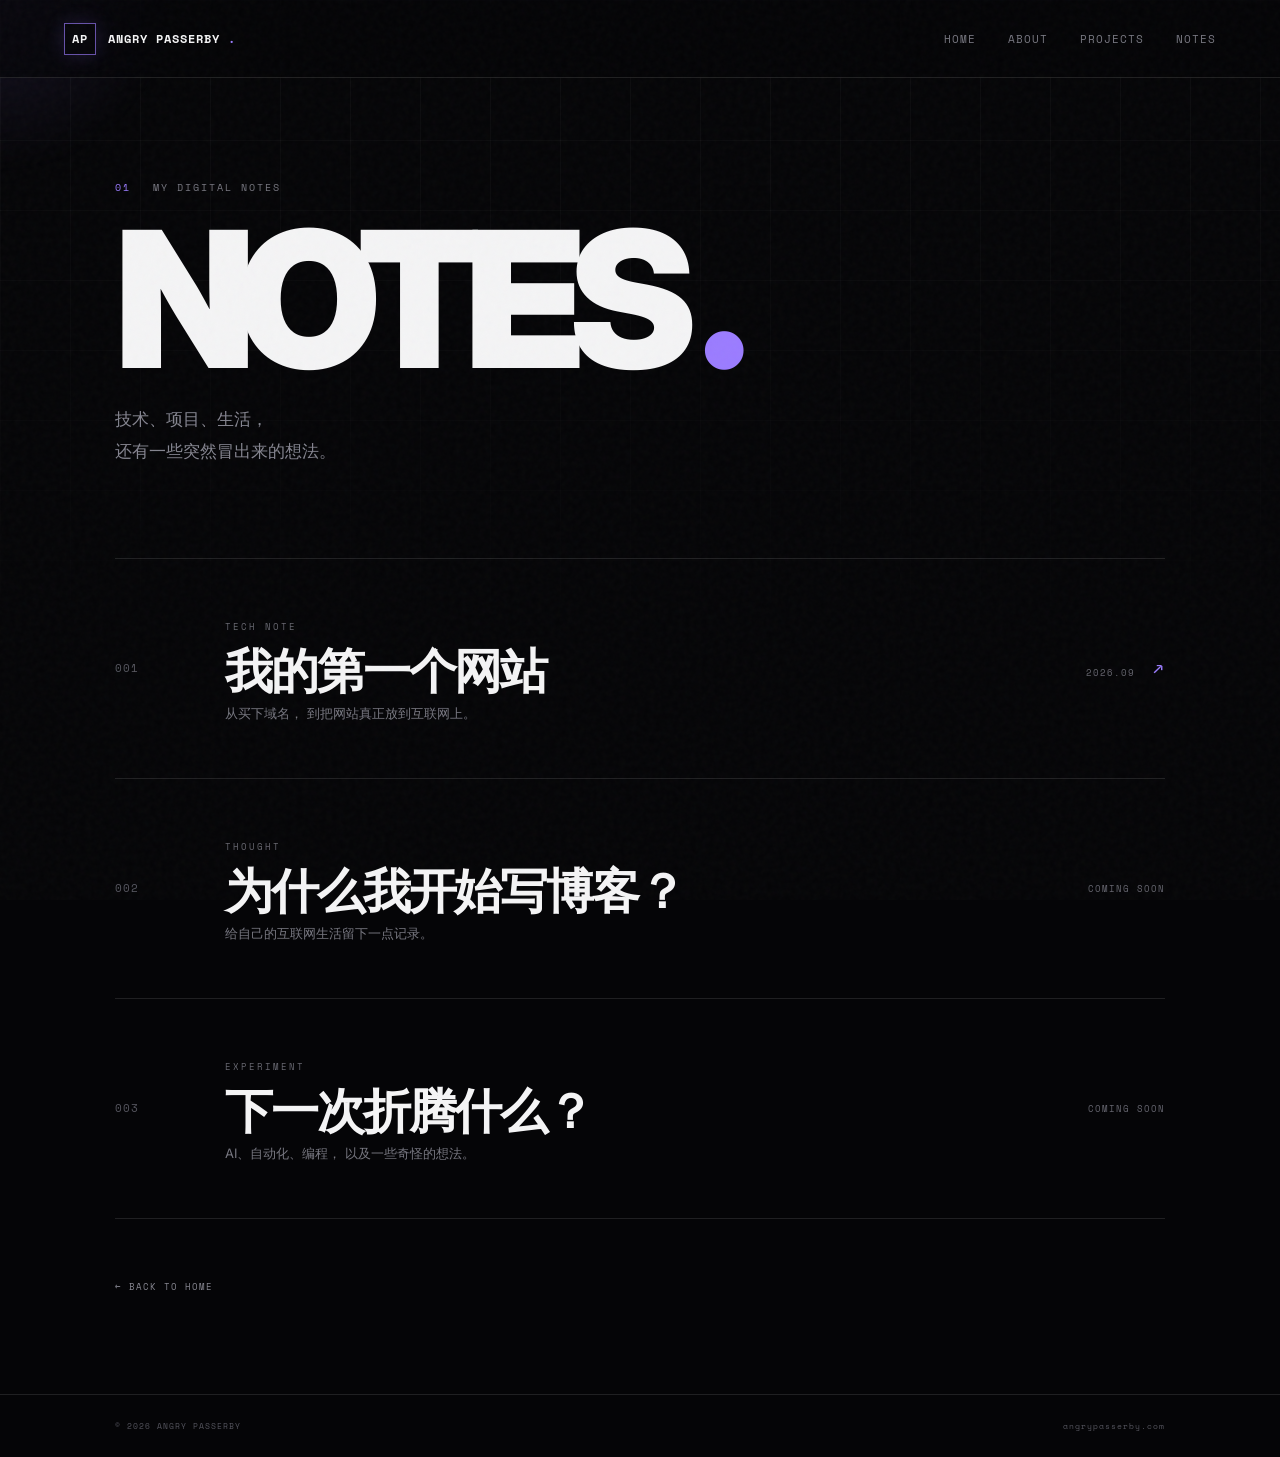
==== commit b055f258: "优化" ====
--- a/posts/index.html
+++ b/posts/index.html
@@ -12,7 +12,7 @@
 
   <meta
     name="description"
-    content="ANGRY PASSERBY · 生气的路人 — 个人积累、网站推荐、资源分享与随想"
+    content="Angry Passerby · 生气的路人 · 个人博客文章归档"
   >
 
   <meta
@@ -20,10 +20,10 @@
     content="Angry Passerby"
   >
 
-  <title>
-    ANGRY PASSERBY · 生气的路人
-  </title>
-
+  <title>NOTES · Angry Passerby</title>
+
+
+  <!-- Google Fonts -->
 
   <link
     rel="preconnect"
@@ -42,17 +42,370 @@
   >
 
 
+  <!-- Main CSS -->
+
   <link
     rel="stylesheet"
-    href="style.css"
+    href="../style.css"
   >
 
+
+  <style>
+
+    /* =====================================================
+       NOTES PAGE
+    ===================================================== */
+
+    .notes-page {
+
+      min-height: 100vh;
+
+      padding:
+        170px 9vw 100px;
+
+    }
+
+
+    /* Hero */
+
+    .notes-hero {
+
+      max-width: 1000px;
+
+      padding-bottom: 90px;
+
+    }
+
+
+    .notes-hero h1 {
+
+      margin:
+        28px 0;
+
+      font-size:
+        clamp(
+          80px,
+          15vw,
+          190px
+        );
+
+      line-height: .8;
+
+      letter-spacing: -.09em;
+
+      font-weight: 900;
+
+    }
+
+
+    .notes-hero h1 span {
+
+      color:
+        var(--purple);
+
+    }
+
+
+    .notes-hero > p:last-child {
+
+      max-width: 600px;
+
+      margin: 0;
+
+      color:
+        #858590;
+
+      font-size: 17px;
+
+      line-height: 1.9;
+
+    }
+
+
+    /* Archive */
+
+    .archive {
+
+      border-top:
+        1px solid var(--line);
+
+    }
+
+
+    .archive-item {
+
+      display: grid;
+
+      grid-template-columns:
+        80px 1fr 140px;
+
+      align-items: center;
+
+      gap: 30px;
+
+      min-height: 220px;
+
+      padding: 35px 0;
+
+      border-bottom:
+        1px solid var(--line);
+
+      transition:
+        .35s ease;
+
+    }
+
+
+    .archive-item:hover {
+
+      padding-left: 22px;
+
+      padding-right: 22px;
+
+      background:
+        rgba(
+          155,
+          124,
+          255,
+          .035
+        );
+
+    }
+
+
+    /* Number */
+
+    .archive-number {
+
+      color:
+        #55555e;
+
+      font:
+        11px "Space Mono",
+        monospace;
+
+      letter-spacing: 1px;
+
+    }
+
+
+    /* Article */
+
+    .archive-info {
+
+      min-width: 0;
+
+    }
+
+
+    .archive-type {
+
+      color:
+        #686871;
+
+      font:
+        9px "Space Mono",
+        monospace;
+
+      letter-spacing: 2px;
+
+    }
+
+
+    .archive-info h2 {
+
+      margin:
+        13px 0 10px;
+
+      font-size:
+        clamp(
+          28px,
+          4vw,
+          48px
+        );
+
+      line-height: 1;
+
+      letter-spacing:
+        -.045em;
+
+    }
+
+
+    .archive-info p {
+
+      margin: 0;
+
+      color:
+        #777780;
+
+      font-size: 13px;
+
+    }
+
+
+    /* Date */
+
+    .archive-date {
+
+      text-align: right;
+
+      color:
+        #666670;
+
+      font:
+        9px "Space Mono",
+        monospace;
+
+      letter-spacing: 1px;
+
+      white-space: nowrap;
+
+    }
+
+
+    .archive-date span {
+
+      display: inline-block;
+
+      margin-left: 10px;
+
+      color:
+        var(--purple);
+
+      font-size: 20px;
+
+      transition:
+        .3s;
+
+    }
+
+
+    .archive-item:hover
+    .archive-date span {
+
+      transform:
+        translate(
+          5px,
+          -5px
+        );
+
+    }
+
+
+    /* Back */
+
+    .back-home {
+
+      margin-top: 55px;
+
+    }
+
+
+    .back-home a {
+
+      color:
+        #888892;
+
+      font:
+        9px "Space Mono",
+        monospace;
+
+      letter-spacing: 1px;
+
+      transition:
+        .2s;
+
+    }
+
+
+    .back-home a:hover {
+
+      color:
+        white;
+
+    }
+
+
+    /* =====================================================
+       MOBILE
+    ===================================================== */
+
+    @media (max-width: 700px) {
+
+      .notes-page {
+
+        padding:
+          130px 7vw 80px;
+
+      }
+
+
+      .notes-hero {
+
+        padding-bottom: 60px;
+
+      }
+
+
+      .notes-hero h1 {
+
+        font-size:
+          25vw;
+
+      }
+
+
+      .archive-item {
+
+        grid-template-columns:
+          40px 1fr;
+
+        gap: 15px;
+
+        min-height: 190px;
+
+        padding:
+          25px 0;
+
+      }
+
+
+      .archive-date {
+
+        grid-column: 2;
+
+        text-align: left;
+
+      }
+
+
+      .archive-info h2 {
+
+        font-size:
+          8vw;
+
+      }
+
+
+      .archive-info p {
+
+        font-size: 12px;
+
+      }
+
+    }
+
+  </style>
+
 </head>
 
 
 <body>
 
 
+  <!-- Background -->
+
   <div class="noise"></div>
 
   <div class="grid-bg"></div>
@@ -61,19 +414,23 @@
 
 
 
-  <!-- HEADER -->
+  <!-- =====================================================
+       HEADER
+  ====================================================== -->
 
   <header class="site-header">
+
 
     <a
       class="brand"
-      href="#home"
+      href="../index.html"
     >
 
       <span class="brand-mark">
         AP
       </span>
 
+
       <span class="brand-name">
 
         ANGRY PASSERBY
@@ -87,134 +444,263 @@
     </a>
 
 
+
     <nav class="nav">
 
+
       <a
-        class="active"
-        href="#home"
+        href="../index.html"
       >
         HOME
       </a>
 
-      <a href="#about">
+
+      <a
+        href="../index.html#about"
+      >
         ABOUT
       </a>
 
-      <a href="#collection">
-        COLLECTION
+
+      <a
+        href="../index.html#projects"
+      >
+        PROJECTS
       </a>
 
-      <a href="#notes">
+
+      <a
+        href="#"
+        class="active"
+      >
         NOTES
       </a>
 
+
     </nav>
 
 
-    <a
-      class="header-status"
-      href="#contact"
-    >
-
-      <span class="status-dot"></span>
-
-      ONLINE
-
-    </a>
-
   </header>
 
 
 
-  <!-- MAIN -->
-
-  <main id="home">
-
-
-    <!-- HERO -->
-
-    <section class="hero section-pad">
-
-
-      <div class="hero-copy reveal">
-
-
-        <p class="kicker">
+  <!-- =====================================================
+       MAIN
+  ====================================================== -->
+
+  <main class="notes-page">
+
+
+    <!-- Hero -->
+
+    <section class="notes-hero">
+
+
+      <p class="kicker">
+
+        <span>
+          01
+        </span>
+
+        MY DIGITAL NOTES
+
+      </p>
+
+
+      <h1>
+
+        NOTES
+
+        <span>
+          .
+        </span>
+
+      </h1>
+
+
+      <p>
+
+        技术、项目、生活，
+
+        <br>
+
+        还有一些突然冒出来的想法。
+
+      </p>
+
+
+    </section>
+
+
+
+    <!-- =================================================
+         ARTICLE ARCHIVE
+    ================================================== -->
+
+    <section class="archive">
+
+
+      <!-- ===============================================
+           ARTICLE 001
+      ================================================ -->
+
+      <a
+        class="archive-item"
+        href="my-first-site.html"
+      >
+
+
+        <div class="archive-number">
+
+          001
+
+        </div>
+
+
+        <div class="archive-info">
+
+
+          <span class="archive-type">
+
+            TECH NOTE
+
+          </span>
+
+
+          <h2>
+
+            我的第一个网站
+
+          </h2>
+
+
+          <p>
+
+            从买下域名，
+            到把网站真正放到互联网上。
+
+          </p>
+
+
+        </div>
+
+
+        <div class="archive-date">
+
+          2026.09
 
           <span>
-            01
+            ↗
           </span>
 
-          PERSONAL DIGITAL SPACE
-
-        </p>
-
-
-        <h1>
-
-          <span class="line">
-            ANGRY
+        </div>
+
+
+      </a>
+
+
+
+      <!-- ===============================================
+           ARTICLE 002
+      ================================================ -->
+
+      <div
+        class="archive-item"
+      >
+
+
+        <div class="archive-number">
+
+          002
+
+        </div>
+
+
+        <div class="archive-info">
+
+
+          <span class="archive-type">
+
+            THOUGHT
+
           </span>
 
-          <span class="line accent">
-
-            PASSERBY
-
-            <span class="cursor">
-              _
-            </span>
+
+          <h2>
+
+            为什么我开始写博客？
+
+          </h2>
+
+
+          <p>
+
+            给自己的互联网生活留下一点记录。
+
+          </p>
+
+
+        </div>
+
+
+        <div class="archive-date">
+
+          COMING SOON
+
+        </div>
+
+
+      </div>
+
+
+
+      <!-- ===============================================
+           ARTICLE 003
+      ================================================ -->
+
+      <div
+        class="archive-item"
+      >
+
+
+        <div class="archive-number">
+
+          003
+
+        </div>
+
+
+        <div class="archive-info">
+
+
+          <span class="archive-type">
+
+            EXPERIMENT
 
           </span>
 
-        </h1>
-
-
-        <p class="hero-cn">
-          生气的路人
-        </p>
-
-
-        <p class="hero-desc">
-
-          记录我学到的、用过的、
-
-          <br>
-
-          收藏的，以及值得分享的。
-
-        </p>
-
-
-        <div class="hero-actions">
-
-
-          <a
-            class="btn btn-main"
-            href="#collection"
-          >
-
-            EXPLORE
-
-            <span>
-              ↗
-            </span>
-
-          </a>
-
-
-          <a
-            class="text-link"
-            href="#about"
-          >
-
-            ABOUT ME
-
-            <span>
-              ↓
-            </span>
-
-          </a>
-
+
+          <h2>
+
+            下一次折腾什么？
+
+          </h2>
+
+
+          <p>
+
+            AI、自动化、编程，
+            以及一些奇怪的想法。
+
+          </p>
+
+
+        </div>
+
+
+        <div class="archive-date">
+
+          COMING SOON
 
         </div>
 
@@ -222,650 +708,34 @@
       </div>
 
 
-
-      <div class="hero-side reveal delay-1">
-
-
-        <div class="orb-wrap">
-
-          <div class="orb"></div>
-
-          <div class="orb-ring ring-a"></div>
-
-          <div class="orb-ring ring-b"></div>
-
-
-          <span class="orb-label label-a">
-            LEARN
-          </span>
-
-          <span class="orb-label label-b">
-            SAVE
-          </span>
-
-          <span class="orb-label label-c">
-            SHARE
-          </span>
-
-        </div>
-
-
-        <div class="mini-terminal">
-
-
-          <div class="terminal-top">
-
-            <span></span>
-
-            <span></span>
-
-            <span></span>
-
-            <b>
-              guest@angrypasserby
-            </b>
-
-          </div>
-
-
-          <div class="terminal-body">
-
-
-            <p>
-
-              <i>
-                ~
-              </i>
-
-              whoami
-
-            </p>
-
-
-            <p class="terminal-output">
-
-              just a passerby.
-
-            </p>
-
-
-            <p>
-
-              <i>
-                ~
-              </i>
-
-              mission
-
-            </p>
-
-
-            <p class="terminal-output live">
-
-              ● learn · collect · share
-
-            </p>
-
-
-            <p>
-
-              <i>
-                ~
-              </i>
-
-              <span class="blink">
-                _
-              </span>
-
-            </p>
-
-
-          </div>
-
-
-        </div>
-
-
-      </div>
-
-
-      <div class="hero-scroll">
-
-        SCROLL TO EXPLORE
-
-        <span>
-          ↓
-        </span>
-
-      </div>
-
-
     </section>
 
 
 
-    <!-- ABOUT -->
-
-    <section
-      id="about"
-      class="about section-pad"
-    >
-
-
-      <div class="section-label reveal">
-
-        <span>
-          02
-        </span>
-
-        ABOUT THE PASSERBY
-
-      </div>
-
-
-      <div class="about-grid">
-
-
-        <div class="about-title reveal">
-
-          <p class="eyebrow">
-
-            NICE TO MEET YOU.
-
-          </p>
-
-
-          <h2>
-
-            不一定懂很多，
-
-            <br>
-
-            但喜欢
-
-            <em>
-              折腾。
-            </em>
-
-          </h2>
-
-        </div>
-
-
-        <div class="about-text reveal delay-1">
-
-
-          <p class="big-text">
-
-            这里不是一个完美的个人主页。
-
-            <br>
-
-            更像是我的数字小窝。
-
-          </p>
-
-
-          <p>
-
-            我会把自己学习过程中遇到的东西、
-            使用过的工具、收藏的网站、
-            一些经验和想法记录在这里。
-
-          </p>
-
-
-          <p>
-
-            好东西不应该只放在自己的收藏夹里。
-
-            <br>
-
-            所以也分享给路过这里的人。
-
-          </p>
-
-
-          <div class="stats">
-
-
-            <div>
-
-              <strong>
-                ∞
-              </strong>
-
-              <span>
-                DISCOVER
-              </span>
-
-            </div>
-
-
-            <div>
-
-              <strong>
-                24/7
-              </strong>
-
-              <span>
-                CURIOUS
-              </span>
-
-            </div>
-
-
-            <div>
-
-              <strong>
-                01
-              </strong>
-
-              <span>
-                PASSERBY
-              </span>
-
-            </div>
-
-
-          </div>
-
-
-        </div>
-
-
-      </div>
-
-
-    </section>
-
-
-
-    <!-- COLLECTION -->
-
-    <section
-      id="collection"
-      class="projects section-pad"
-    >
-
-
-      <div class="section-label reveal">
-
-        <span>
-          03
-        </span>
-
-        MY COLLECTION
-
-      </div>
-
-
-      <div class="project-list">
-
-
-        <!-- PERSONAL NOTES -->
-
-        <a
-          class="project-card reveal"
-          href="posts/index.html"
-        >
-
-
-          <div class="project-no">
-            001
-          </div>
-
-
-          <div class="project-main">
-
-
-            <p>
-              PERSONAL NOTES
-            </p>
-
-
-            <h3>
-
-              MY
-
-              <br>
-
-              <span>
-                COLLECTION
-              </span>
-
-            </h3>
-
-
-            <span class="project-desc">
-
-              我的积累 · 学习记录 · 经验分享
-
-            </span>
-
-
-          </div>
-
-
-          <div class="project-arrow">
-            ↗
-          </div>
-
-
-        </a>
-
-
-
-        <!-- WEBSITE PICKS -->
-
-        <a
-          class="project-card reveal delay-1"
-          href="picks.html"
-        >
-
-
-          <div class="project-no">
-            002
-          </div>
-
-
-          <div class="project-main">
-
-
-            <p>
-              WEBSITE / RESOURCE PICKS
-            </p>
-
-
-            <h3>
-
-              MY
-
-              <br>
-
-              <span>
-                PICKS
-              </span>
-
-            </h3>
-
-
-            <span class="project-desc">
-
-              网站 · 工具 · 资源 · 收藏推荐
-
-            </span>
-
-
-          </div>
-
-
-          <div class="project-arrow">
-            ↗
-          </div>
-
-
-        </a>
-
-
-
-        <!-- THOUGHTS -->
-
-        <a
-          class="project-card reveal delay-2"
-          href="posts/index.html"
-        >
-
-
-          <div class="project-no">
-            003
-          </div>
-
-
-          <div class="project-main">
-
-
-            <p>
-              LIFE / THOUGHTS
-            </p>
-
-
-            <h3>
-
-              RANDOM
-
-              <br>
-
-              <span>
-                THOUGHTS
-              </span>
-
-            </h3>
-
-
-            <span class="project-desc">
-
-              随想 · 生活 · 一些奇奇怪怪的想法
-
-            </span>
-
-
-          </div>
-
-
-          <div class="project-arrow">
-            ↗
-          </div>
-
-
-        </a>
-
-
-      </div>
-
-
-    </section>
-
-
-
-    <!-- NOTES -->
-
-    <section
-      id="notes"
-      class="notes section-pad"
-    >
-
-
-      <div class="section-label reveal">
-
-        <span>
-          04
-        </span>
-
-        RECENT NOTES
-
-      </div>
-
-
-      <div class="notes-grid">
-
-
-        <article class="note-card reveal">
-
-
-          <span class="note-type">
-            TECH NOTE
-          </span>
-
-
-          <span class="note-date">
-            2026.09
-          </span>
-
-
-          <h3>
-
-            我的第一个网站
-
-          </h3>
-
-
-          <p>
-
-            从购买域名开始，
-            一步一步把自己的个人网站真正放到互联网上。
-
-          </p>
-
-
-          <a
-            href="posts/my-first-site.html"
-          >
-
-            READ NOTE ↗
-
-          </a>
-
-
-        </article>
-
-
-
-        <article class="note-card reveal delay-1">
-
-
-          <span class="note-type">
-            RESOURCE
-          </span>
-
-
-          <span class="note-date">
-            SOON
-          </span>
-
-
-          <h3>
-
-            最近发现的好网站
-
-          </h3>
-
-
-          <p>
-
-            收藏一些我觉得值得保存、
-            使用和分享的网站与工具。
-
-          </p>
-
-
-          <a href="picks.html">
-
-            VIEW PICKS ↗
-
-          </a>
-
-
-        </article>
-
-
-      </div>
-
-
-    </section>
-
-
-
-    <!-- CONTACT -->
-
-    <section
-      id="contact"
-      class="contact section-pad"
-    >
-
-
-      <div class="contact-inner reveal">
-
-
-        <p class="kicker">
-
-          <span>
-            05
-          </span>
-
-          END OF THE PAGE
-
-        </p>
-
-
-        <h2>
-
-          STAY
-
-          <br>
-
-          <span>
-            CURIOUS.
-          </span>
-
-        </h2>
-
-
-        <p>
-
-          路过这里，
-
-          <br>
-
-          希望你能找到一点有用的东西。
-
-        </p>
-
-
-        <div class="contact-links">
-
-
-          <a
-            href="https://github.com/"
-            target="_blank"
-            rel="noopener"
-          >
-
-            GITHUB ↗
-
-          </a>
-
-
-          <a
-            href="mailto:hello@angrypasserby.com"
-          >
-
-            EMAIL ↗
-
-          </a>
-
-
-          <a href="#home">
-
-            BACK TO TOP ↑
-
-          </a>
-
-
-        </div>
-
-
-      </div>
-
-
-    </section>
+    <!-- Back Home -->
+
+    <div class="back-home">
+
+
+      <a
+        href="../index.html"
+      >
+
+        ← BACK TO HOME
+
+      </a>
+
+
+    </div>
 
 
   </main>
 
 
 
-  <!-- FOOTER -->
+  <!-- =====================================================
+       FOOTER
+  ====================================================== -->
 
   <footer>
 
@@ -888,7 +758,9 @@
 
 
 
-  <script src="script.js"></script>
+  <!-- JavaScript -->
+
+  <script src="../script.js"></script>
 
 </body>
 
--- a/style.css
+++ b/style.css
@@ -0,0 +1,1565 @@
+/* =====================================================
+   ANGRY PASSERBY
+   Personal Brand Website v2
+===================================================== */
+
+* {
+  box-sizing: border-box;
+}
+
+:root {
+  --bg: #050507;
+  --panel: #0b0b10;
+  --text: #f4f4f5;
+  --muted: #858590;
+  --line: rgba(255, 255, 255, 0.11);
+
+  --purple: #9b7cff;
+  --cyan: #5ee7ff;
+  --pink: #ff67c8;
+}
+
+html {
+  scroll-behavior: smooth;
+}
+
+body {
+  margin: 0;
+  background: var(--bg);
+  color: var(--text);
+
+  font-family:
+    "Inter",
+    system-ui,
+    -apple-system,
+    BlinkMacSystemFont,
+    "Segoe UI",
+    sans-serif;
+
+  overflow-x: hidden;
+}
+
+a {
+  color: inherit;
+  text-decoration: none;
+}
+
+
+/* =====================================================
+   BACKGROUND
+===================================================== */
+
+.noise,
+.grid-bg,
+.cursor-glow {
+  position: fixed;
+  pointer-events: none;
+}
+
+
+/* Noise */
+
+.noise {
+  inset: 0;
+
+  z-index: 20;
+
+  opacity: 0.035;
+
+  background-image:
+    url("data:image/svg+xml,%3Csvg viewBox='0 0 180 180' xmlns='http://www.w3.org/2000/svg'%3E%3Cfilter id='n'%3E%3CfeTurbulence type='fractalNoise' baseFrequency='.85' numOctaves='4' stitchTiles='stitch'/%3E%3C/filter%3E%3Crect width='100%25' height='100%25' filter='url(%23n)' opacity='.9'/%3E%3C/svg%3E");
+}
+
+
+/* Grid */
+
+.grid-bg {
+  inset: 0;
+
+  z-index: -3;
+
+  background-image:
+    linear-gradient(
+      rgba(255, 255, 255, 0.035) 1px,
+      transparent 1px
+    ),
+    linear-gradient(
+      90deg,
+      rgba(255, 255, 255, 0.035) 1px,
+      transparent 1px
+    );
+
+  background-size: 70px 70px;
+
+  mask-image:
+    linear-gradient(
+      to bottom,
+      black,
+      transparent 80%
+    );
+}
+
+
+/* Mouse glow */
+
+.cursor-glow {
+  width: 360px;
+  height: 360px;
+
+  border-radius: 50%;
+
+  z-index: -1;
+
+  transform: translate(-50%, -50%);
+
+  background:
+    radial-gradient(
+      circle,
+      rgba(155, 124, 255, 0.11),
+      transparent 68%
+    );
+
+  filter: blur(5px);
+}
+
+
+/* =====================================================
+   HEADER
+===================================================== */
+
+.site-header {
+  position: fixed;
+
+  top: 0;
+  left: 0;
+
+  width: 100%;
+  height: 78px;
+
+  padding: 0 5vw;
+
+  display: flex;
+  align-items: center;
+  justify-content: space-between;
+
+  border-bottom: 1px solid var(--line);
+
+  background: rgba(5, 5, 7, 0.72);
+
+  backdrop-filter: blur(18px);
+
+  z-index: 15;
+}
+
+
+/* Brand */
+
+.brand {
+  display: flex;
+
+  align-items: center;
+
+  gap: 12px;
+
+  font-family: "Space Mono", monospace;
+
+  font-size: 12px;
+
+  font-weight: 700;
+
+  letter-spacing: 1px;
+}
+
+
+.brand-mark {
+  display: grid;
+
+  place-items: center;
+
+  width: 32px;
+  height: 32px;
+
+  border: 1px solid rgba(155, 124, 255, 0.65);
+
+  box-shadow:
+    0 0 20px rgba(155, 124, 255, 0.18);
+}
+
+
+.dot {
+  color: var(--purple);
+}
+
+
+/* Navigation */
+
+.nav {
+  display: flex;
+
+  gap: 32px;
+
+  font:
+    11px "Space Mono",
+    monospace;
+
+  letter-spacing: 1px;
+}
+
+
+.nav a {
+  color: #777780;
+
+  transition: 0.25s ease;
+}
+
+
+.nav a:hover,
+.nav a.active {
+  color: white;
+}
+
+
+/* Status */
+
+.header-status {
+  font:
+    10px "Space Mono",
+    monospace;
+
+  letter-spacing: 1px;
+
+  color: #8f8f98;
+}
+
+
+.status-dot {
+  display: inline-block;
+
+  width: 6px;
+  height: 6px;
+
+  margin-right: 7px;
+
+  border-radius: 50%;
+
+  background: #6effa5;
+
+  box-shadow:
+    0 0 12px #6effa5;
+}
+
+
+/* =====================================================
+   COMMON
+===================================================== */
+
+.section-pad {
+  padding-left: 9vw;
+  padding-right: 9vw;
+}
+
+
+.kicker,
+.section-label,
+.eyebrow {
+  font:
+    10px "Space Mono",
+    monospace;
+
+  letter-spacing: 2px;
+
+  color: #777780;
+}
+
+
+.kicker span,
+.section-label span {
+  color: var(--purple);
+
+  margin-right: 14px;
+}
+
+
+/* =====================================================
+   HERO
+===================================================== */
+
+.hero {
+  min-height: 100vh;
+
+  padding-top: 150px;
+  padding-bottom: 100px;
+
+  display: grid;
+
+  grid-template-columns:
+    1.25fr 0.75fr;
+
+  align-items: center;
+
+  gap: 40px;
+
+  position: relative;
+}
+
+
+.hero h1 {
+  margin: 28px 0 15px;
+
+  font-size:
+    clamp(
+      72px,
+      12vw,
+      185px
+    );
+
+  line-height: 0.79;
+
+  letter-spacing: -0.09em;
+
+  font-weight: 900;
+}
+
+
+.hero h1 .line {
+  display: block;
+}
+
+
+.hero h1 .accent {
+  background:
+    linear-gradient(
+      100deg,
+      #ffffff 0%,
+      #bdafff 42%,
+      #65e8ff 82%,
+      #ff67c8 100%
+    );
+
+  -webkit-background-clip: text;
+
+  background-clip: text;
+
+  color: transparent;
+
+  filter:
+    drop-shadow(
+      0 0 30px rgba(155, 124, 255, 0.16)
+    );
+}
+
+
+.cursor {
+  display: inline-block;
+
+  color: var(--cyan);
+
+  font-weight: 400;
+
+  animation:
+    blink 0.8s infinite;
+}
+
+
+@keyframes blink {
+
+  50% {
+    opacity: 0;
+  }
+
+}
+
+
+.hero-cn {
+  margin: 0;
+
+  font-size: 25px;
+
+  font-weight: 700;
+}
+
+
+.hero-desc {
+  margin-top: 14px;
+
+  color: #8e8e98;
+
+  font-size: 16px;
+
+  line-height: 1.9;
+}
+
+
+.hero-desc strong {
+  color: #c7c7cf;
+
+  font-weight: 500;
+}
+
+
+/* Buttons */
+
+.hero-actions {
+  display: flex;
+
+  align-items: center;
+
+  gap: 28px;
+
+  margin-top: 34px;
+}
+
+
+.btn {
+  display: inline-flex;
+
+  align-items: center;
+
+  gap: 22px;
+
+  padding:
+    14px 19px;
+
+  font:
+    10px "Space Mono",
+    monospace;
+
+  letter-spacing: 1px;
+
+  border:
+    1px solid var(--line);
+}
+
+
+.btn-main {
+  background: white;
+
+  color: #050507;
+
+  border-color: white;
+
+  transition: 0.25s;
+}
+
+
+.btn-main:hover {
+  transform: translateY(-3px);
+
+  box-shadow:
+    0 12px 40px rgba(255, 255, 255, 0.13);
+}
+
+
+.text-link {
+  color: #858590;
+
+  font:
+    10px "Space Mono",
+    monospace;
+
+  letter-spacing: 1px;
+}
+
+
+.text-link span {
+  color: var(--purple);
+
+  margin-left: 8px;
+}
+
+
+/* Hero Right */
+
+.hero-side {
+  position: relative;
+
+  min-height: 510px;
+
+  display: grid;
+
+  place-items: center;
+}
+
+
+/* =====================================================
+   ORB
+===================================================== */
+
+.orb-wrap {
+  position: relative;
+
+  width: min(430px, 70vw);
+
+  aspect-ratio: 1;
+}
+
+
+.orb {
+  position: absolute;
+
+  inset: 20%;
+
+  border-radius: 50%;
+
+  background:
+    radial-gradient(
+      circle at 35% 28%,
+      white 0,
+      #b8a9ff 3%,
+      transparent 11%
+    ),
+    radial-gradient(
+      circle at 55% 55%,
+      rgba(94, 231, 255, 0.75),
+      transparent 26%
+    ),
+    radial-gradient(
+      circle at 45% 42%,
+      #5b48bd,
+      #211a50 45%,
+      #07070b 72%
+    );
+
+  box-shadow:
+    0 0 60px rgba(155, 124, 255, 0.28),
+    inset -30px -30px 70px rgba(0, 0, 0, 0.8);
+
+  animation:
+    float 6s ease-in-out infinite;
+}
+
+
+@keyframes float {
+
+  50% {
+    transform:
+      translateY(-13px)
+      rotate(3deg);
+  }
+
+}
+
+
+.orb-ring {
+  position: absolute;
+
+  inset: 4%;
+
+  border:
+    1px solid rgba(155, 124, 255, 0.27);
+
+  border-radius: 50%;
+
+  transform:
+    rotate(-18deg)
+    scaleY(0.32);
+}
+
+
+.ring-b {
+  inset: 12%;
+
+  border-color:
+    rgba(94, 231, 255, 0.22);
+
+  transform:
+    rotate(58deg)
+    scaleY(0.28);
+}
+
+
+.orb-label {
+  position: absolute;
+
+  font:
+    9px "Space Mono",
+    monospace;
+
+  letter-spacing: 2px;
+
+  color: #858590;
+}
+
+
+.label-a {
+  top: 8%;
+  left: 17%;
+}
+
+
+.label-b {
+  right: 4%;
+  top: 45%;
+
+  color: var(--cyan);
+}
+
+
+.label-c {
+  left: 13%;
+  bottom: 14%;
+
+  color: var(--pink);
+}
+
+
+/* =====================================================
+   TERMINAL
+===================================================== */
+
+.mini-terminal {
+  position: absolute;
+
+  right: -2%;
+  bottom: 0;
+
+  width: 250px;
+
+  background:
+    rgba(7, 7, 10, 0.9);
+
+  border:
+    1px solid var(--line);
+
+  box-shadow:
+    0 20px 70px rgba(0, 0, 0, 0.5);
+}
+
+
+.terminal-top {
+  height: 27px;
+
+  display: flex;
+
+  align-items: center;
+
+  gap: 5px;
+
+  padding: 0 10px;
+
+  border-bottom:
+    1px solid var(--line);
+
+  color: #55555e;
+
+  font:
+    7px "Space Mono",
+    monospace;
+}
+
+
+.terminal-top span {
+  width: 5px;
+  height: 5px;
+
+  border-radius: 50%;
+
+  background: #44444d;
+}
+
+
+.terminal-top b {
+  margin-left: 8px;
+
+  font-weight: 400;
+}
+
+
+.terminal-body {
+  padding: 15px;
+
+  font:
+    10px/1.8 "Space Mono",
+    monospace;
+
+  color: #888893;
+}
+
+
+.terminal-body p {
+  margin: 0;
+}
+
+
+.terminal-body i {
+  color: var(--purple);
+
+  font-style: normal;
+}
+
+
+.terminal-output {
+  padding-left: 12px;
+
+  color: #bdbdc5;
+}
+
+
+.terminal-output.live {
+  color: #6effa5;
+}
+
+
+.blink {
+  color: var(--cyan);
+
+  animation:
+    blink 0.8s infinite;
+}
+
+
+/* =====================================================
+   HERO SCROLL
+===================================================== */
+
+.hero-scroll {
+  position: absolute;
+
+  bottom: 30px;
+  left: 9vw;
+
+  font:
+    8px "Space Mono",
+    monospace;
+
+  letter-spacing: 2px;
+
+  color: #5e5e67;
+}
+
+
+.hero-scroll span {
+  margin-left: 10px;
+
+  color: var(--purple);
+}
+
+
+/* =====================================================
+   SECTIONS
+===================================================== */
+
+.about,
+.projects,
+.notes {
+  padding-top: 140px;
+
+  padding-bottom: 140px;
+}
+
+
+.section-label {
+  padding-bottom: 30px;
+
+  border-bottom:
+    1px solid var(--line);
+}
+
+
+/* =====================================================
+   ABOUT
+===================================================== */
+
+.about-grid {
+  display: grid;
+
+  grid-template-columns:
+    1fr 1fr;
+
+  gap: 10vw;
+
+  padding-top: 65px;
+}
+
+
+.about-title h2 {
+  margin: 15px 0 0;
+
+  font-size:
+    clamp(
+      42px,
+      6vw,
+      85px
+    );
+
+  line-height: 0.94;
+
+  letter-spacing: -0.06em;
+}
+
+
+.about-title em {
+  color: #6c6c75;
+
+  font-style: normal;
+}
+
+
+.big-text {
+  margin:
+    0 0 25px;
+
+  font-size: 30px;
+
+  line-height: 1.35;
+
+  letter-spacing: -0.03em;
+}
+
+
+.about-text > p:not(.big-text) {
+  max-width: 570px;
+
+  color: #858590;
+
+  font-size: 15px;
+}
+
+
+/* Stats */
+
+.stats {
+  display: flex;
+
+  gap: 50px;
+
+  margin-top: 45px;
+
+  padding-top: 25px;
+
+  border-top:
+    1px solid var(--line);
+}
+
+
+.stats div {
+  display: flex;
+
+  flex-direction: column;
+}
+
+
+.stats strong {
+  font-size: 28px;
+}
+
+
+.stats span {
+  margin-top: 3px;
+
+  color: #666670;
+
+  font:
+    8px "Space Mono",
+    monospace;
+
+  letter-spacing: 2px;
+}
+
+
+/* =====================================================
+   PROJECTS
+===================================================== */
+
+.project-list {
+  margin-top: 60px;
+}
+
+
+.project-card {
+  display: grid;
+
+  grid-template-columns:
+    70px 1fr 60px;
+
+  align-items: center;
+
+  min-height: 230px;
+
+  padding: 30px 0;
+
+  border-bottom:
+    1px solid var(--line);
+
+  transition:
+    0.35s;
+}
+
+
+.project-card:first-child {
+  border-top:
+    1px solid var(--line);
+}
+
+
+.project-card:hover {
+  padding-left: 20px;
+
+  padding-right: 20px;
+
+  background:
+    rgba(155, 124, 255, 0.035);
+}
+
+
+.project-no {
+  color: #55555e;
+
+  font:
+    10px "Space Mono",
+    monospace;
+}
+
+
+.project-main p,
+.note-type,
+.note-date {
+  margin: 0 0 12px;
+
+  color: #686871;
+
+  font:
+    9px "Space Mono",
+    monospace;
+
+  letter-spacing: 2px;
+}
+
+
+.project-main h3 {
+  margin: 0;
+
+  font-size:
+    clamp(
+      35px,
+      5vw,
+      70px
+    );
+
+  line-height: 0.88;
+
+  letter-spacing: -0.06em;
+}
+
+
+.project-main h3 span {
+  color: #686872;
+}
+
+
+.project-desc {
+  display: block;
+
+  margin-top: 17px;
+
+  color: #777780;
+
+  font-size: 12px;
+}
+
+
+.project-arrow {
+  font-size: 30px;
+
+  color: var(--purple);
+
+  transition:
+    0.3s;
+}
+
+
+.project-card:hover
+.project-arrow {
+  transform:
+    translate(
+      5px,
+      -5px
+    );
+}
+
+
+/* =====================================================
+   NOTES
+===================================================== */
+
+.notes-grid {
+  display: grid;
+
+  grid-template-columns:
+    repeat(2, 1fr);
+
+  gap: 18px;
+
+  margin-top: 60px;
+}
+
+
+.note-card {
+  min-height: 310px;
+
+  padding: 32px;
+
+  border:
+    1px solid var(--line);
+
+  background:
+    rgba(255, 255, 255, 0.018);
+
+  position: relative;
+
+  transition:
+    0.3s;
+}
+
+
+.note-card:hover {
+  transform:
+    translateY(-7px);
+
+  border-color:
+    rgba(155, 124, 255, 0.4);
+}
+
+
+.note-date {
+  float: right;
+}
+
+
+.note-card h3 {
+  clear: both;
+
+  margin:
+    55px 0 14px;
+
+  font-size: 25px;
+}
+
+
+.note-card p {
+  max-width: 560px;
+
+  color: #7c7c86;
+
+  font-size: 14px;
+}
+
+
+.note-card a {
+  position: absolute;
+
+  left: 32px;
+
+  bottom: 28px;
+
+  color: #c4c4cc;
+
+  font:
+    9px "Space Mono",
+    monospace;
+
+  letter-spacing: 1px;
+}
+
+
+/* =====================================================
+   CONTACT
+===================================================== */
+
+.contact {
+  min-height: 85vh;
+
+  display: flex;
+
+  align-items: center;
+
+  justify-content: center;
+
+  text-align: center;
+
+  position: relative;
+
+  overflow: hidden;
+}
+
+
+.contact::before {
+  content: "";
+
+  position: absolute;
+
+  width: 600px;
+  height: 600px;
+
+  border-radius: 50%;
+
+  background:
+    radial-gradient(
+      circle,
+      rgba(155, 124, 255, 0.13),
+      transparent 67%
+    );
+
+  filter: blur(15px);
+}
+
+
+.contact-inner {
+  position: relative;
+}
+
+
+.contact h2 {
+  margin:
+    30px 0 20px;
+
+  font-size:
+    clamp(
+      75px,
+      13vw,
+      180px
+    );
+
+  line-height: 0.75;
+
+  letter-spacing: -0.09em;
+}
+
+
+.contact h2 span {
+  color: #777780;
+}
+
+
+.contact-inner > p:not(.kicker) {
+  color: #777780;
+}
+
+
+.contact-links {
+  display: flex;
+
+  justify-content: center;
+
+  flex-wrap: wrap;
+
+  gap: 25px;
+
+  margin-top: 35px;
+
+  font:
+    9px "Space Mono",
+    monospace;
+
+  letter-spacing: 1px;
+}
+
+
+.contact-links a {
+  color: #aaaab2;
+
+  transition:
+    0.2s;
+}
+
+
+.contact-links a:hover {
+  color: white;
+}
+
+
+/* =====================================================
+   FOOTER
+===================================================== */
+
+footer {
+  display: flex;
+
+  justify-content: space-between;
+
+  gap: 20px;
+
+  padding:
+    25px 9vw;
+
+  border-top:
+    1px solid var(--line);
+
+  color: #55555e;
+
+  font:
+    8px "Space Mono",
+    monospace;
+
+  letter-spacing: 1px;
+}
+
+
+/* =====================================================
+   REVEAL ANIMATION
+===================================================== */
+
+.reveal {
+  opacity: 0;
+
+  transform:
+    translateY(24px);
+
+  transition:
+    opacity 0.8s ease,
+    transform 0.8s ease;
+}
+
+
+.reveal.visible {
+  opacity: 1;
+
+  transform:
+    translateY(0);
+}
+
+
+.delay-1 {
+  transition-delay:
+    0.12s;
+}
+
+
+.delay-2 {
+  transition-delay:
+    0.24s;
+}
+
+
+/* =====================================================
+   MOBILE
+===================================================== */
+
+@media (max-width: 800px) {
+
+  .site-header {
+    height: 68px;
+
+    padding:
+      0 6vw;
+  }
+
+
+  .brand-name,
+  .header-status {
+    display: none;
+  }
+
+
+  .nav {
+    gap: 15px;
+
+    font-size: 9px;
+  }
+
+
+  .section-pad {
+    padding-left: 7vw;
+    padding-right: 7vw;
+  }
+
+
+  .hero {
+    padding-top: 125px;
+
+    grid-template-columns:
+      1fr;
+  }
+
+
+  .hero h1 {
+    font-size:
+      21vw;
+  }
+
+
+  .hero-side {
+    min-height: 380px;
+  }
+
+
+  .mini-terminal {
+    right: 0;
+  }
+
+
+  .hero-scroll {
+    left: 7vw;
+  }
+
+
+  .about-grid {
+    grid-template-columns:
+      1fr;
+
+    gap: 55px;
+  }
+
+
+  .project-card {
+    grid-template-columns:
+      40px 1fr 30px;
+
+    min-height: 190px;
+  }
+
+
+  .project-main h3 {
+    font-size:
+      11vw;
+  }
+
+
+  .notes-grid {
+    grid-template-columns:
+      1fr;
+  }
+
+
+  .contact h2 {
+    font-size:
+      24vw;
+  }
+
+
+  footer {
+    flex-direction:
+      column;
+  }
+
+}
+/* =====================================================
+   NOTES ARCHIVE
+===================================================== */
+
+.notes-page {
+  min-height: 100vh;
+  padding:
+    170px 9vw 100px;
+}
+
+
+.notes-hero {
+  max-width: 1000px;
+  padding-bottom: 80px;
+}
+
+
+.notes-hero h1 {
+  margin: 25px 0;
+
+  font-size:
+    clamp(
+      80px,
+      15vw,
+      190px
+    );
+
+  line-height: .8;
+
+  letter-spacing: -.09em;
+}
+
+
+.notes-hero h1 span {
+  color: var(--purple);
+}
+
+
+.notes-hero > p:last-child {
+  max-width: 600px;
+
+  color: #858590;
+
+  font-size: 17px;
+}
+
+
+.archive {
+  border-top:
+    1px solid var(--line);
+}
+
+
+.archive-item {
+  display: grid;
+
+  grid-template-columns:
+    80px 1fr 120px;
+
+  align-items: center;
+
+  gap: 30px;
+
+  min-height: 220px;
+
+  padding: 30px 0;
+
+  border-bottom:
+    1px solid var(--line);
+
+  transition:
+    .35s ease;
+}
+
+
+.archive-item:hover {
+  padding-left: 20px;
+
+  padding-right: 20px;
+
+  background:
+    rgba(
+      155,
+      124,
+      255,
+      .035
+    );
+}
+
+
+.archive-number {
+  color: #55555e;
+
+  font:
+    11px "Space Mono",
+    monospace;
+}
+
+
+.archive-type {
+  color: #686871;
+
+  font:
+    9px "Space Mono",
+    monospace;
+
+  letter-spacing: 2px;
+}
+
+
+.archive-info h2 {
+  margin:
+    12px 0 8px;
+
+  font-size:
+    clamp(
+      28px,
+      4vw,
+      48px
+    );
+
+  line-height: 1;
+
+  letter-spacing: -.04em;
+}
+
+
+.archive-info p {
+  margin: 0;
+
+  color: #777780;
+
+  font-size: 13px;
+}
+
+
+.archive-date {
+  text-align: right;
+
+  color: #666670;
+
+  font:
+    9px "Space Mono",
+    monospace;
+
+  letter-spacing: 1px;
+}
+
+
+.archive-date span {
+  display: inline-block;
+
+  margin-left: 10px;
+
+  color: var(--purple);
+
+  font-size: 20px;
+
+  transition:
+    .3s;
+}
+
+
+.archive-item:hover
+.archive-date span {
+  transform:
+    translate(
+      5px,
+      -5px
+    );
+}
+
+
+.back-home {
+  margin-top: 50px;
+}
+
+
+.back-home a {
+  color: #888892;
+
+  font:
+    9px "Space Mono",
+    monospace;
+
+  letter-spacing: 1px;
+}
+
+
+.back-home a:hover {
+  color: white;
+}
+
+
+@media (max-width: 700px) {
+
+  .notes-page {
+    padding:
+      130px 7vw 80px;
+  }
+
+
+  .notes-hero h1 {
+    font-size: 25vw;
+  }
+
+
+  .archive-item {
+    grid-template-columns:
+      40px 1fr;
+
+    gap: 15px;
+
+    min-height: 180px;
+  }
+
+
+  .archive-date {
+    grid-column: 2;
+
+    text-align: left;
+  }
+
+
+  .archive-info h2 {
+    font-size:
+      8vw;
+  }
+
+}
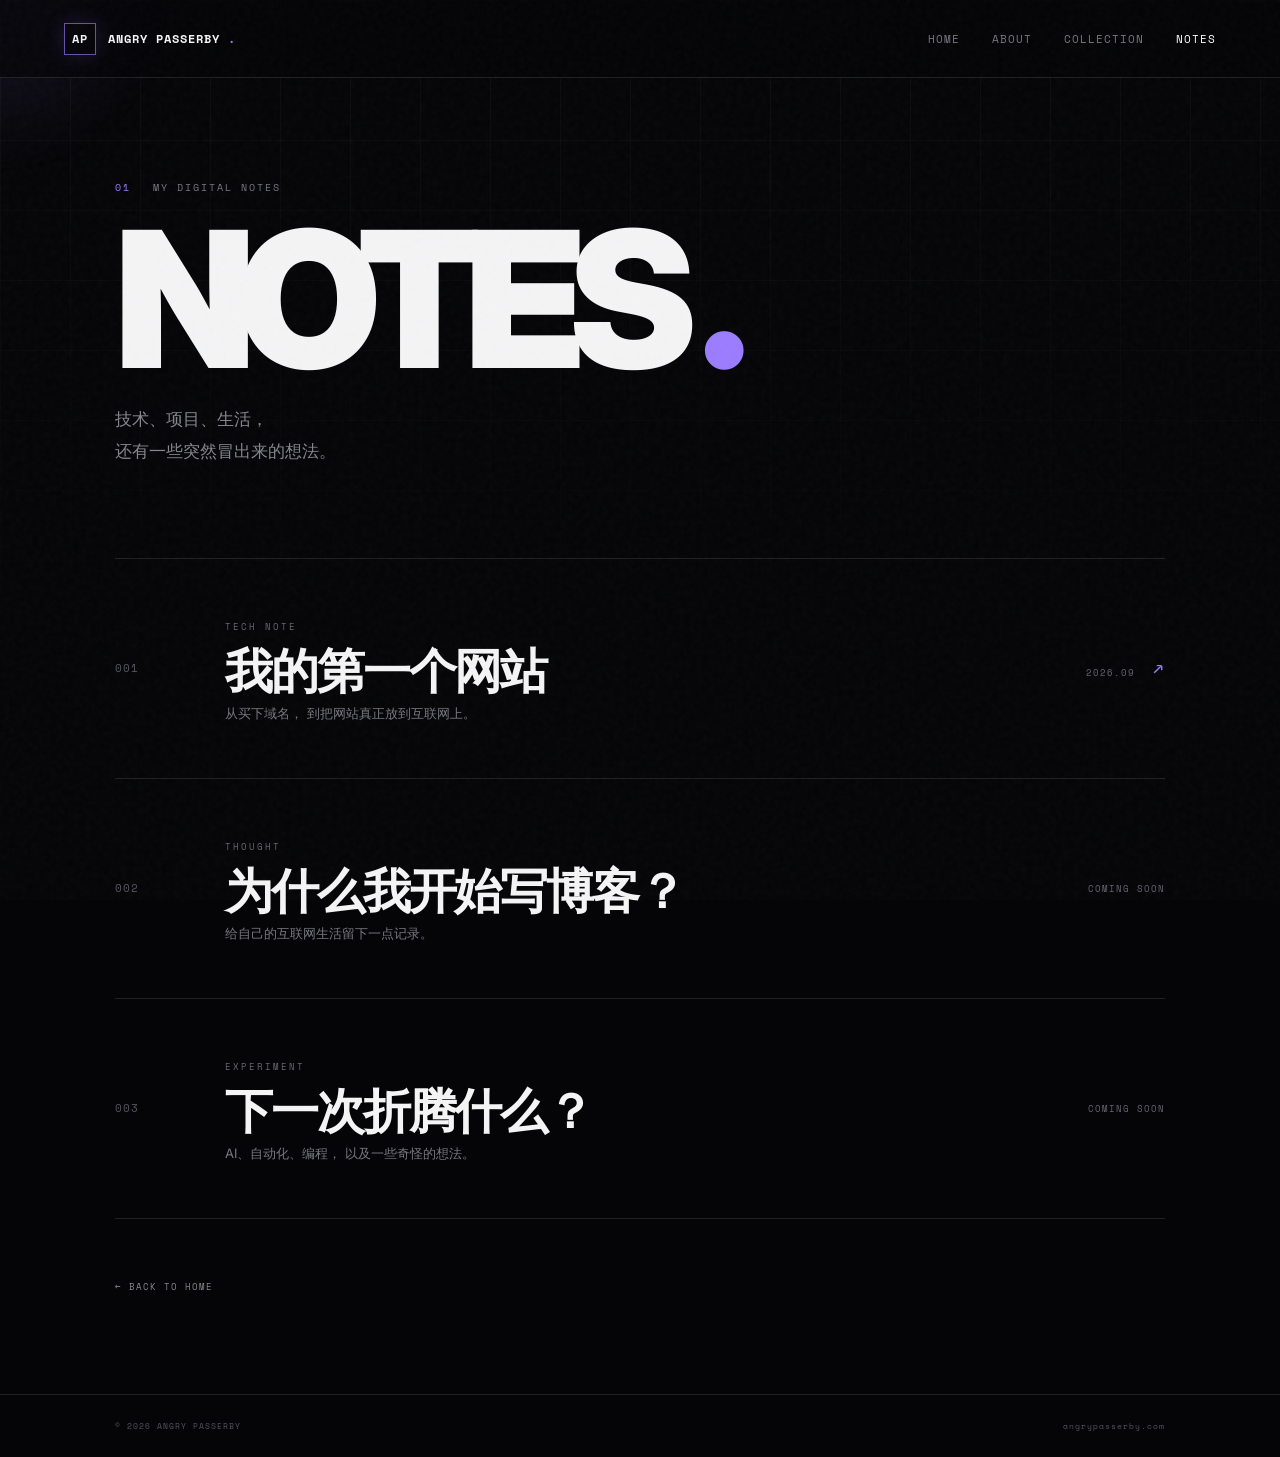
==== commit 218ddbdd: "codex优化" ====
--- a/posts/index.html
+++ b/posts/index.html
@@ -463,9 +463,9 @@
 
 
       <a
-        href="../index.html#projects"
+        href="../index.html#collection"
       >
-        PROJECTS
+        COLLECTION
       </a>
 
 
@@ -764,4 +764,4 @@
 
 </body>
 
-</html>+</html>
--- a/style.css
+++ b/style.css
@@ -1562,4 +1562,35 @@
       8vw;
   }
 
-}+}
+
+
+/* =====================================================
+   ACCESSIBILITY
+===================================================== */
+
+:where(a, button):focus-visible {
+  outline: 2px solid var(--cyan);
+  outline-offset: 4px;
+}
+
+
+@media (prefers-reduced-motion: reduce) {
+
+  html {
+    scroll-behavior: auto;
+  }
+
+  *,
+  *::before,
+  *::after {
+    animation-duration: .01ms !important;
+    animation-iteration-count: 1 !important;
+    transition-duration: .01ms !important;
+  }
+
+  .cursor-glow {
+    display: none;
+  }
+
+}
